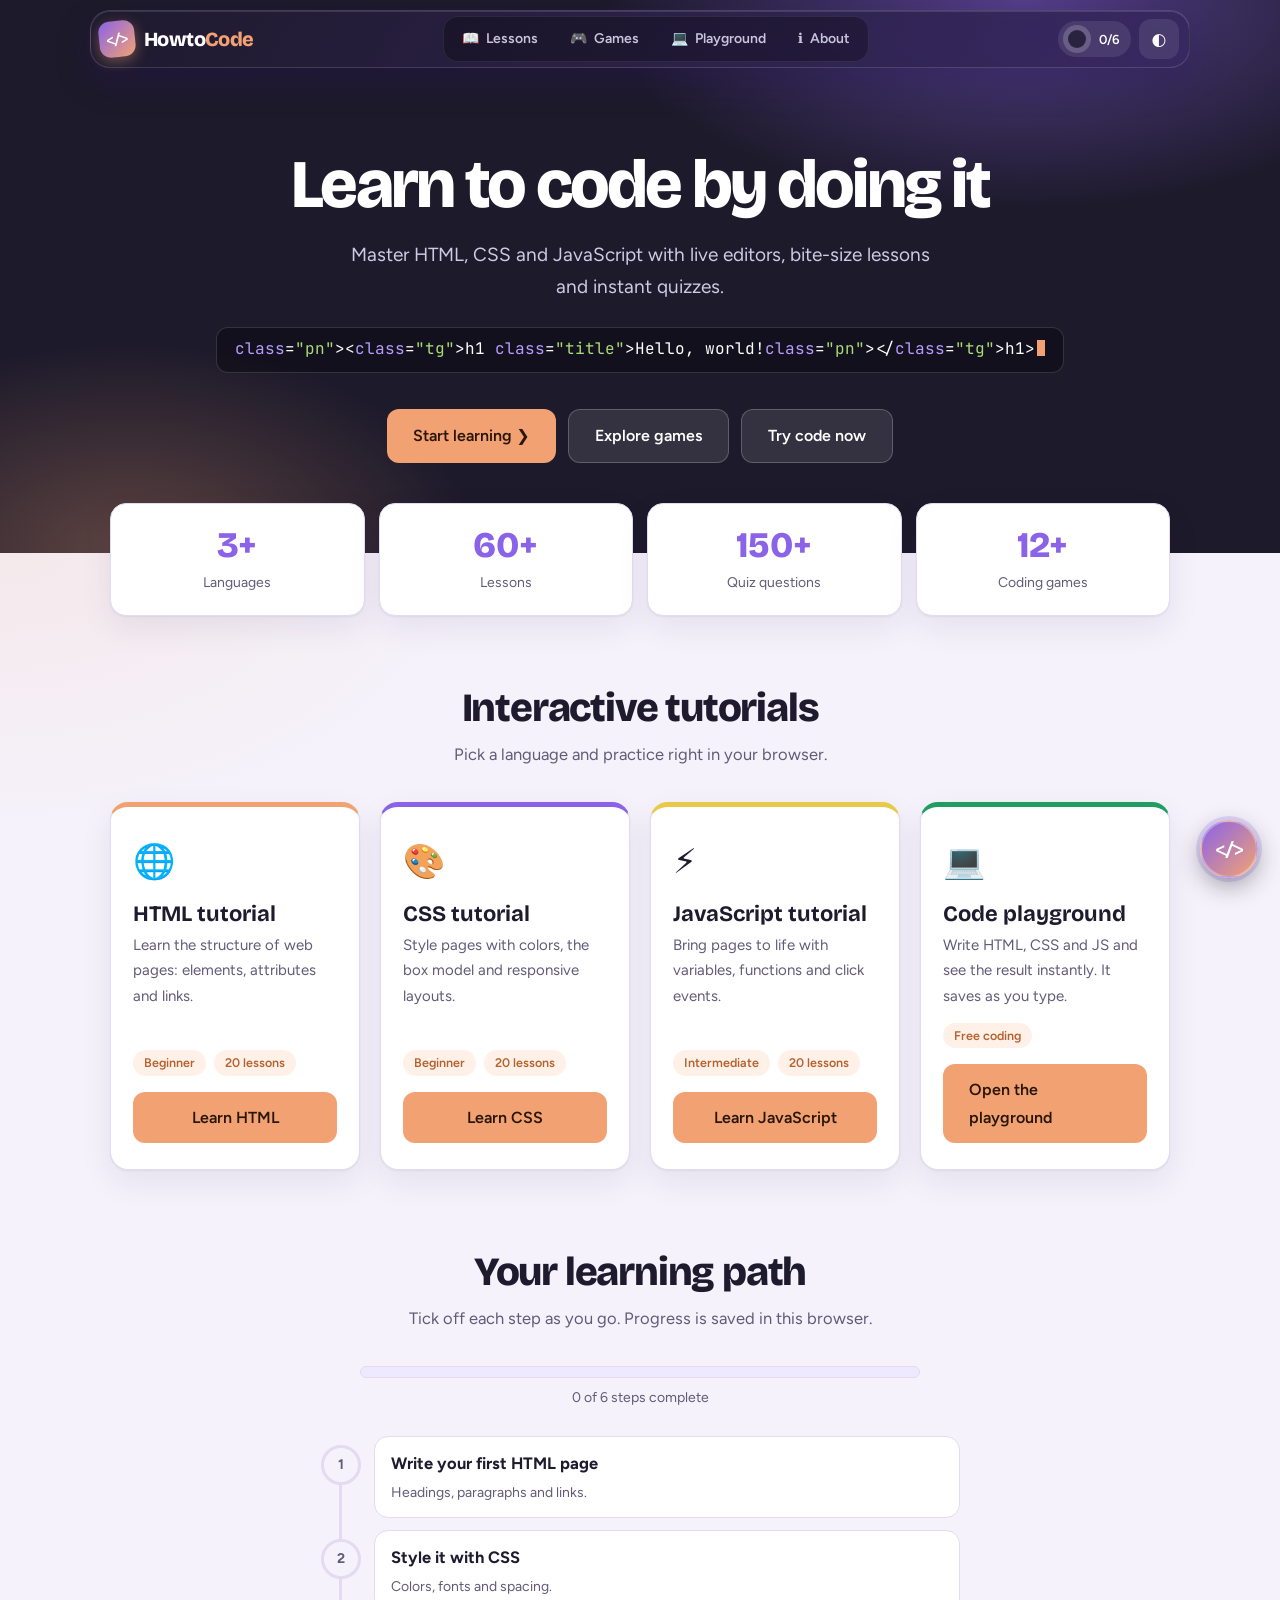
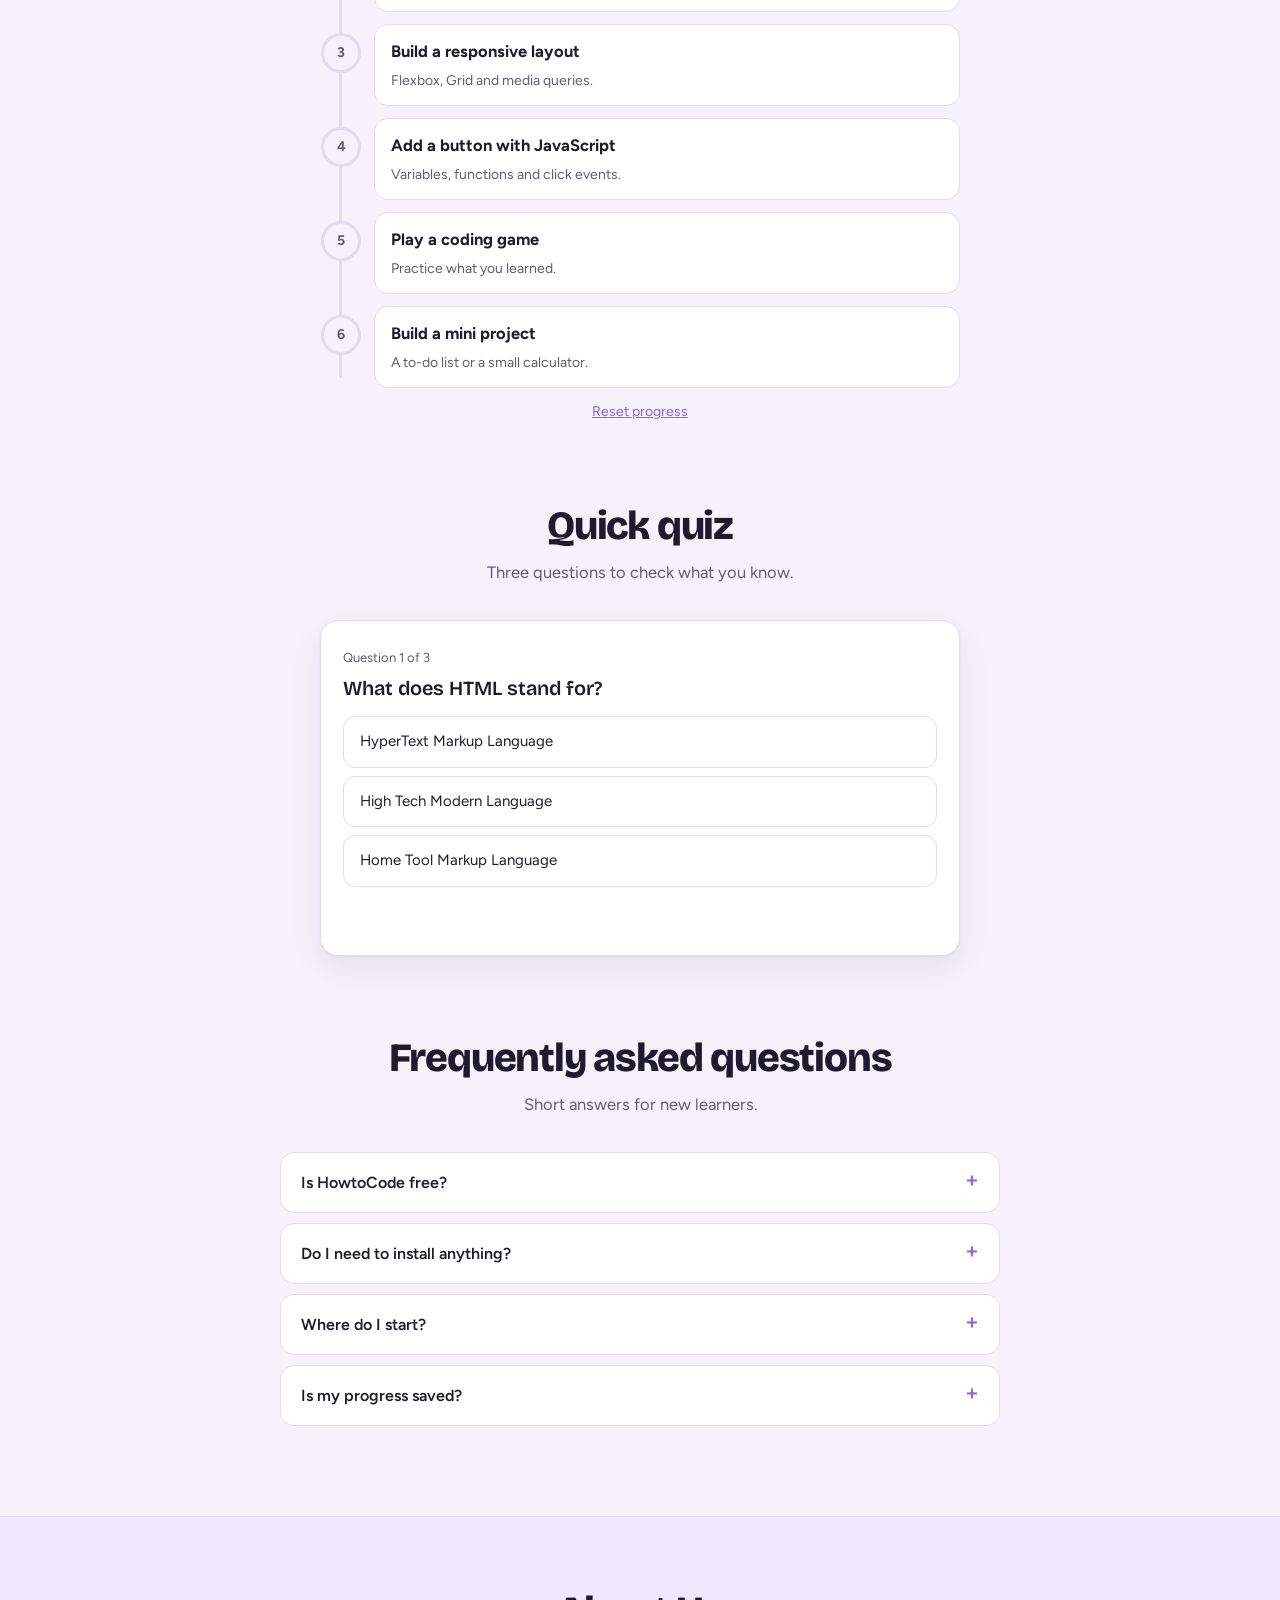
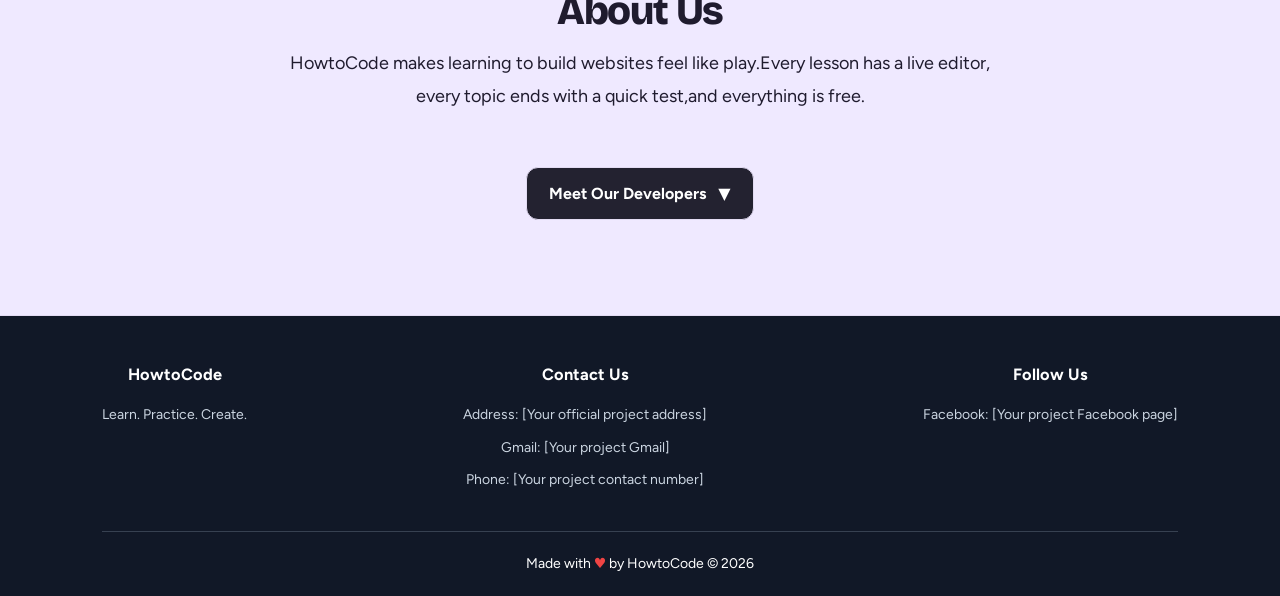
==== index.html @ d793bd46 "Update index.html" ====
<!DOCTYPE html>
<html lang="en">
<head>
<meta charset="UTF-8">
<meta name="viewport" content="width=device-width, initial-scale=1, viewport-fit=cover">
<title>HowtoCode: Learn HTML, CSS and JavaScript</title>
<link rel="preconnect" href="https://fonts.googleapis.com">
<link rel="preconnect" href="https://fonts.gstatic.com" crossorigin>
<link href="https://fonts.googleapis.com/css2?family=Bricolage+Grotesque:wght@600;800&family=Figtree:wght@400;500;600&family=JetBrains+Mono:wght@400;600;700&display=swap" rel="stylesheet">
<style>
:root{--bg:#f5f2fb;--panel:#fff;--line:#e2dbf2;--ink:#1f1b2e;--soft:#625b78;--accent:#8a63e8;--at:#efe9ff;--peach:#f2a272;--pt:#fff1e8;--pd:#b5622f;--ok:#1f9d63;--bad:#d6414f;--code:#17141f;--cl:#2c2640;--ct:#e8e3fa;--bar:#232230;--sh:0 1px 2px rgba(40,20,90,.06),0 12px 32px rgba(40,20,90,.08);
--display:"Bricolage Grotesque","Trebuchet MS",system-ui,sans-serif;--sans:"Figtree","Segoe UI",system-ui,sans-serif;--mono:"JetBrains Mono",Consolas,Menlo,monospace;
box-sizing:border-box;padding-top:env(safe-area-inset-top,0px);padding-bottom:env(safe-area-inset-bottom,0px);color-scheme:light}
@media(prefers-color-scheme:dark){:root:not([data-theme="light"]){--bg:#13101c;--panel:#1c1829;--line:#342c4c;--ink:#efeaff;--soft:#a69fc0;--accent:#a98bff;--at:#2a2145;--pt:#33241f;--pd:#ffb88f;--ok:#4fd699;--bad:#ff7b86;--code:#0f0c17;--sh:0 12px 32px rgba(0,0,0,.4);color-scheme:dark}}
:root[data-theme="dark"]{--bg:#13101c;--panel:#1c1829;--line:#342c4c;--ink:#efeaff;--soft:#a69fc0;--accent:#a98bff;--at:#2a2145;--pt:#33241f;--pd:#ffb88f;--ok:#4fd699;--bad:#ff7b86;--code:#0f0c17;--sh:0 12px 32px rgba(0,0,0,.4);color-scheme:dark}
html{scroll-behavior:smooth;scroll-padding-top:90px}
*{box-sizing:border-box;margin:0;padding:0;-webkit-tap-highlight-color:transparent}
body{background:radial-gradient(900px 420px at 88% 20%,rgba(138,99,232,.14),transparent 70%),radial-gradient(700px 420px at 0 60%,rgba(242,162,114,.12),transparent 70%),var(--bg);background-attachment:fixed;color:var(--ink);font:400 16.5px/1.7 var(--sans);overflow-x:hidden}
body::before{content:"";position:fixed;inset:0 0 auto;height:env(safe-area-inset-top,0px);background:var(--bar);z-index:1300}
button{font:inherit;color:inherit;cursor:pointer}
a{color:inherit}
:focus-visible{outline:3px solid var(--peach);outline-offset:2px}
header{position:fixed;top:env(safe-area-inset-top,0px);left:0;right:0;z-index:1200;padding:10px 14px;pointer-events:none}
.nb{pointer-events:auto;max-width:1100px;margin:0 auto;height:58px;display:flex;align-items:center;justify-content:space-between;gap:10px;padding:0 10px 0 8px;border-radius:20px;background:linear-gradient(120deg,rgba(30,27,46,.93),rgba(56,40,96,.93));-webkit-backdrop-filter:blur(18px) saturate(160%);backdrop-filter:blur(18px) saturate(160%);border:1px solid rgba(255,255,255,.14);box-shadow:0 14px 34px rgba(40,20,90,.3),inset 0 1px 0 rgba(255,255,255,.12)}
.r{display:flex;align-items:center;gap:8px}
.ib{width:40px;height:40px;border-radius:12px;border:0;background:rgba(255,255,255,.09);color:#fff;display:grid;place-items:center;font-size:17px;transition:background .2s}
.ib:hover{background:rgba(255,255,255,.18)}
.logo{display:flex;align-items:center;gap:9px;text-decoration:none;color:#fff}
.lb{width:36px;height:36px;border-radius:11px;display:grid;place-items:center;background:linear-gradient(135deg,var(--accent),var(--peach));font:700 14px var(--mono);box-shadow:0 4px 14px rgba(242,162,114,.4);transform:rotate(-6deg);transition:transform .25s}
.logo:hover .lb{transform:rotate(4deg) scale(1.06)}
.wm{font:800 20px var(--display);letter-spacing:-.03em}.wm i{font-style:normal;color:var(--peach)}
.tabs{display:flex;gap:4px;padding:4px;border-radius:15px;background:rgba(0,0,0,.28);border:1px solid rgba(255,255,255,.08)}
.tabs a{display:flex;align-items:center;gap:7px;padding:0 14px;height:36px;border-radius:11px;font-weight:600;font-size:14px;color:#c9c4de;text-decoration:none;transition:background .2s}
.tabs a:hover{color:#fff;background:rgba(255,255,255,.1)}
.tabs a.on{color:#fff;background:linear-gradient(135deg,var(--accent),#b08cff);box-shadow:0 4px 14px rgba(138,99,232,.5)}
.chip{--p:0;display:flex;align-items:center;gap:8px;padding:4px 12px 4px 5px;border-radius:99px;background:rgba(255,255,255,.09);color:#fff;font:600 13px var(--sans)}
.chip i{width:28px;height:28px;border-radius:50%;background:conic-gradient(var(--peach) calc(var(--p)*1%),rgba(255,255,255,.18) 0);display:grid;place-items:center}
.chip i::after{content:"";width:18px;height:18px;border-radius:50%;background:#2a2340}
#pg{position:fixed;left:0;top:calc(78px + env(safe-area-inset-top,0px));height:3px;width:0;background:linear-gradient(90deg,var(--accent),var(--peach));z-index:1201;border-radius:0 3px 3px 0}
.hero{background:radial-gradient(600px 300px at 80% 0,rgba(138,99,232,.5),transparent 70%),radial-gradient(500px 300px at 10% 100%,rgba(242,162,114,.3),transparent 70%),#1d1a2b;color:#fff;padding:150px 20px 90px;text-align:center}
.hero h1{font:800 clamp(36px,7vw,68px)/1.04 var(--display);letter-spacing:-.04em;margin-bottom:18px}
.hero p{font-size:clamp(16px,3vw,19px);color:#cfcae6;max-width:600px;margin:0 auto 24px}
.typed{font:400 clamp(13px,3vw,16px) var(--mono);background:rgba(0,0,0,.35);border:1px solid rgba(255,255,255,.14);display:inline-block;padding:10px 18px;border-radius:12px;margin-bottom:28px;min-height:46px;max-width:100%;overflow:hidden;white-space:nowrap}
.typed .cur{display:inline-block;width:8px;height:1em;background:var(--peach);vertical-align:-2px;margin-left:2px;animation:bl 1s steps(1) infinite}
@keyframes bl{50%{opacity:0}}
.tg{color:#f2a272}.pn{color:#8e85b0}.at{color:#b79cff}.sr{color:#a9dc76}
.hb{display:flex;gap:12px;justify-content:center;flex-wrap:wrap}
.btn{border:0;border-radius:12px;padding:12px 26px;font-weight:600;font-size:16px;background:var(--peach);color:#2a1608;min-height:46px;display:inline-flex;align-items:center;justify-content:center;gap:8px;text-decoration:none;transition:transform .15s,filter .2s}
.btn:hover{filter:brightness(1.07);transform:translateY(-2px)}
.btn.g{background:rgba(255,255,255,.1);color:#fff;border:1px solid rgba(255,255,255,.22)}
.sec{max-width:1100px;margin:0 auto;padding:70px 20px 10px}
.sec h2{font:800 clamp(28px,5vw,40px)/1.1 var(--display);letter-spacing:-.03em;text-align:center;margin-bottom:10px}
.sub{color:var(--soft);text-align:center;max-width:56ch;margin:0 auto 34px}
.stats{display:grid;grid-template-columns:repeat(auto-fit,minmax(150px,1fr));gap:14px;margin-top:-50px;position:relative;z-index:2;max-width:1100px;margin-inline:auto;padding:0 20px}
.stat{background:var(--panel);border:1px solid var(--line);border-radius:16px;padding:20px 12px;text-align:center;box-shadow:var(--sh)}
.stat b{display:block;font:800 36px/1.2 var(--display);color:var(--accent)}.stat span{font-size:14px;color:var(--soft)}
.grid{display:grid;grid-template-columns:repeat(auto-fit,minmax(240px,1fr));gap:20px}
.card{background:var(--panel);border:1px solid var(--line);border-radius:18px;padding:26px 22px;box-shadow:var(--sh);border-top:5px solid var(--c,var(--accent));display:flex;flex-direction:column;transition:transform .2s}
.card:hover{transform:translateY(-5px)}
.ic{font-size:34px;margin-bottom:10px}.card h3{font:700 22px var(--display);margin-bottom:6px}.card p{color:var(--soft);font-size:15px;margin-bottom:14px;flex:1}
.meta{display:flex;gap:8px;flex-wrap:wrap;margin-bottom:16px}.tag{font-size:12.5px;font-weight:600;background:var(--pt);color:var(--pd);border-radius:99px;padding:2px 11px}
.card .btn{width:100%;border:0}
.tl{position:relative;max-width:640px;margin:0 auto;padding-left:54px;list-style:none}
.tl::before{content:"";position:absolute;left:19px;top:10px;bottom:10px;width:3px;border-radius:3px;background:var(--line)}
.tl li{position:relative;display:block;background:var(--panel);border:1px solid var(--line);border-radius:14px;padding:12px 16px;margin-bottom:12px;cursor:pointer;transition:border-color .2s,background .2s}
.tl li:hover{border-color:var(--accent)}
.tl .nd{position:absolute;left:-54px;top:8px;width:40px;height:40px;border-radius:50%;display:grid;place-items:center;background:var(--bg);border:3px solid var(--line);font-weight:700;color:var(--soft);transition:all .25s}
.tl li.d{background:var(--at)}.tl li.d .nd{background:var(--ok);border-color:var(--ok);color:#fff}
.tl li.d b{text-decoration:line-through;color:var(--soft)}
.tl b{display:block}.tl span{font-size:14px;color:var(--soft)}
.bar{height:12px;background:var(--at);border-radius:99px;overflow:hidden;max-width:560px;margin:0 auto 8px;border:1px solid var(--line)}
.bar i{display:block;height:100%;width:0;background:linear-gradient(90deg,var(--accent),var(--peach));transition:width .4s}
.bl{text-align:center;font-size:14px;color:var(--soft);margin-bottom:26px}
.rs{display:block;margin:10px auto 0;background:none;border:0;color:var(--accent);text-decoration:underline;font-size:14px}
.quiz{max-width:640px;margin:0 auto;background:var(--panel);border:1px solid var(--line);border-radius:18px;padding:26px 22px;box-shadow:var(--sh)}
.qc{font-size:13px;color:var(--soft);margin-bottom:6px}.qt{font:600 20px/1.35 var(--display);margin-bottom:14px}
.opt{display:block;width:100%;text-align:left;background:var(--panel);border:1px solid var(--line);border-radius:12px;padding:12px 16px;margin-bottom:8px;font-size:15px;transition:background .2s,border-color .2s}
.opt:hover:not(:disabled){border-color:var(--accent);background:var(--at)}
.opt.right{background:rgba(31,157,99,.14);border-color:var(--ok)}.opt.wrong{background:rgba(214,65,79,.12);border-color:var(--bad)}
.why{font-size:14px;color:var(--soft);margin:6px 0 12px;min-height:22px}
.qe{text-align:center}.qe h3{font:800 28px var(--display);margin-bottom:8px}
.faq{max-width:720px;margin:0 auto}
.fi{border:1px solid var(--line);border-radius:14px;background:var(--panel);margin-bottom:10px;overflow:hidden}
.fq{width:100%;text-align:left;background:none;border:0;font-weight:600;font-size:16px;padding:16px 20px;display:flex;justify-content:space-between;gap:12px}
.fq::after{content:"+";color:var(--accent);font-size:22px;line-height:1;transition:transform .2s}
.fi.open .fq::after{transform:rotate(45deg)}
.fa{max-height:0;overflow:hidden;transition:max-height .3s;padding:0 20px;color:var(--soft);font-size:15px}
.fi.open .fa{padding-bottom:16px}
.about{margin-top:70px;padding:80px 20px;text-align:center;background:var(--at);border-block:1px solid var(--line)}
.about p{max-width:660px;margin:0 auto;font-size:18px}
footer{background:var(--bar);color:#9c95b8;text-align:center;padding:30px 20px;font-size:14px}footer span{color:var(--peach)}
.fab{position:fixed;right:22px;bottom:calc(22px + env(safe-area-inset-bottom,0px));width:58px;height:58px;border-radius:50%;border:2px solid rgba(255,255,255,.3);background:linear-gradient(135deg,var(--accent),var(--peach));color:#fff;font:700 18px var(--mono);text-decoration:none;display:grid;place-items:center;box-shadow:0 8px 24px rgba(35,34,48,.4),0 0 0 4px rgba(138,99,232,.2);z-index:1000;transition:transform .2s}
.fab:hover{transform:translateY(-3px) scale(1.05)}
#up{position:fixed;right:30px;bottom:calc(92px + env(safe-area-inset-bottom,0px));width:42px;height:42px;border-radius:50%;border:1px solid var(--line);background:var(--panel);box-shadow:var(--sh);opacity:0;pointer-events:none;transition:opacity .25s;z-index:1000}
#up.show{opacity:1;pointer-events:auto}

.about {text-align: center;padding: 70px 20px;}.about p {max-width: 700px;margin: 0 auto 30px;line-height: 1.8;}
.about h3 {margin: 35px 0 20px;}
.team-members {
    display: none;
    justify-content: center;
    flex-wrap: wrap;
    gap: 20px;
}

.team-members.show {
    display: flex;
}


.developers-toggle {
    margin: 25px 0;
    padding: 12px 22px;
    border: 1px solid var(--line);
    border-radius: 12px;
    background: var(--bar);
    color: white;
    font-size: 16px;
    font-weight: 700;
    cursor: pointer;
    animation: developerPulse 2s ease-in-out infinite;
    transition: background 0.3s;
}

.developers-toggle:hover {
    background: var(--at);
}

@keyframes developerPulse {
    0%, 100% {
        transform: translateY(0);
        box-shadow: 0 0 0 rgba(255, 200, 87, 0);
    }
    50% {
        transform: translateY(-5px);
        box-shadow: 0 5px 18px rgba(255, 200, 87, 0.3);
    }
}


#developersArrow {
    display: inline-block;
    margin-left: 8px;
    transition: transform 0.2s;
}

#developersArrow.rotated {
    transform: rotate(180deg);
}
.site-footer {padding: 45px 8% 20px;background: #111827;color: white;}
.footer-content {display: flex;justify-content: space-between;flex-wrap: wrap;gap: 30px;}
.footer-content h3 {margin-bottom: 15px;}
.footer-content p {margin: 10px 0;color: #cbd5e1;line-height: 1.6;}
.footer-bottom {text-align: center;border-top: 1px solid #374151;margin-top: 30px;padding-top: 20px;}
.footer-bottom span {color: #ef4444;}



/* RATING POPUP OVERLAY */
.rating-overlay {
    display: none;
    position: fixed;
    inset: 0;
    z-index: 9999;
    background: rgba(10, 8, 25, 0.78);
    backdrop-filter: blur(5px);
    justify-content: center;
    align-items: center;
    padding: 20px;
}

/* POPUP BOX */
.rating-popup {
    position: relative;
    width: 100%;
    max-width: 450px;
    padding: 35px 25px;
    text-align: center;
    border-radius: 22px;
    background: var(--bar);
    color: white;
    border: 1px solid var(--line);
    box-shadow: 0 20px 60px rgba(0, 0, 0, 0.4);
    animation: ratingAppear 0.3s ease;
}

.rating-popup h2 {
    margin-bottom: 12px;
}

.rating-popup p {
    margin: 12px 0;
    color: #cbd5e1;
}

/* CLOSE BUTTON */
.rating-close {
    position: absolute;
    top: 12px;
    right: 16px;
    border: none;
    background: transparent;
    color: white;
    font-size: 28px;
    cursor: pointer;
}

/* STARS */
.star-rating {
    display: flex;
    justify-content: center;
    gap: 8px;
    margin: 22px 0;
}

.star-rating button {
    border: none;
    background: transparent;
    color: #777;
    font-size: 38px;
    cursor: pointer;
    transition: 0.2s;
}

.star-rating button.active {
    color: #ffc857;
}

.star-rating button:hover {
    transform: scale(1.2);
}

@keyframes ratingAppear {
    from {
        opacity: 0;
        transform: translateY(15px) scale(0.95);
    }
    to {
        opacity: 1;
        transform: translateY(0) scale(1);
    }
}

@media (max-width: 480px) {
    .rating-popup {
        padding: 30px 18px;
    }

    .star-rating button {
        font-size: 32px;
    }
}

@media(max-width:820px){header{padding:8px}.nb{height:54px}.chip{display:none}.tabs a{padding:0 10px;font-size:13px}.tabs b{display:none}#pg{top:calc(70px + env(safe-area-inset-top,0px))}.hero{padding-top:130px}.fab{width:52px;height:52px;right:16px}#up{right:22px;bottom:calc(84px + env(safe-area-inset-bottom,0px))}.tl{padding-left:46px}.tl .nd{left:-46px;width:34px;height:34px}.tl::before{left:15px}}
@media(max-width:520px){.wm{display:none}}
@media(prefers-reduced-motion:reduce){html{scroll-behavior:auto}*{transition:none!important}.typed .cur{animation:none}}
</style>
</head>
<body>
<header><div class="nb">
<a class="logo" href="index.html"><span class="lb">&lt;/&gt;</span><span class="wm">Howto<i>Code</i></span></a>
<nav class="tabs" aria-label="Main"><a href="tutorials.html"><b>&#128214;</b>Lessons</a><a href="games.html"><b>&#127918;</b>Games</a><a href="playground.html" target="_blank" rel="noopener"><b>&#128187;</b>Playground</a><a href="#about"><b>&#8505;&#65039;</b>About</a></nav>
<div class="r"><div class="chip" id="ch" title="Learning path progress"><i></i><span id="chn">0/6</span></div><button class="ib" id="th" aria-label="Switch theme">&#9680;</button></div>
</div></header>
<div id="pg"></div>
<section class="hero" id="top">
<h1>Learn to code by doing it</h1>
<p>Master HTML, CSS and JavaScript with live editors, bite-size lessons and instant quizzes.</p>
<div class="typed" aria-live="off"><span id="ty"></span><span class="cur"></span></div>
<div class="hb"><a class="btn" href="tutorials.html">Start learning &#10095;</a><a class="btn g" href="games.html">Explore games</a><a class="btn g" href="playground.html" target="_blank" rel="noopener">Try code now</a></div>
</section>
<div class="stats">
<div class="stat"><b data-n="3">0</b><span>Languages</span></div><div class="stat"><b data-n="60">0</b><span>Lessons</span></div><div class="stat"><b data-n="150">0</b><span>Quiz questions</span></div><div class="stat"><b data-n="12">0</b><span>Coding games</span></div>
</div>
<section class="sec" id="lessons"><h2>Interactive tutorials</h2><p class="sub">Pick a language and practice right in your browser.</p>
<div class="grid">
<div class="card" style="--c:#f2a272"><div class="ic">&#127760;</div><h3>HTML tutorial</h3><p>Learn the structure of web pages: elements, attributes and links.</p><div class="meta"><span class="tag">Beginner</span><span class="tag">20 lessons</span></div><a class="btn" href="tutorials.html">Learn HTML</a></div>
<div class="card" style="--c:#8a63e8"><div class="ic">&#127912;</div><h3>CSS tutorial</h3><p>Style pages with colors, the box model and responsive layouts.</p><div class="meta"><span class="tag">Beginner</span><span class="tag">20 lessons</span></div><a class="btn" href="tutorials.html">Learn CSS</a></div>
<div class="card" style="--c:#e9c94a"><div class="ic">&#9889;</div><h3>JavaScript tutorial</h3><p>Bring pages to life with variables, functions and click events.</p><div class="meta"><span class="tag">Intermediate</span><span class="tag">20 lessons</span></div><a class="btn" href="tutorials.html">Learn JavaScript</a></div>
<div class="card" style="--c:#1f9d63"><div class="ic">&#128187;</div><h3>Code playground</h3><p>Write HTML, CSS and JS and see the result instantly. It saves as you type.</p><div class="meta"><span class="tag">Free coding</span></div><a class="btn" href="playground.html" target="_blank" rel="noopener">Open the playground</a></div>
</div></section>
<section class="sec" id="path"><h2>Your learning path</h2><p class="sub">Tick off each step as you go. Progress is saved in this browser.</p>
<div class="bar"><i id="bf"></i></div><p class="bl" id="bl"></p>
<ul class="tl" id="tl"></ul><button type="button" class="rs" id="rs">Reset progress</button></section>
<section class="sec" id="quiz"><h2>Quick quiz</h2><p class="sub">Three questions to check what you know.</p><div class="quiz" id="qb"></div></section>
<section class="sec" id="faq"><h2>Frequently asked questions</h2><p class="sub">Short answers for new learners.</p><div class="faq" id="fq"></div></section>
<section class="about" id="about"><h2 style="font:800 clamp(28px,5vw,40px) var(--display);letter-spacing:-.03em;margin-bottom:12px">About Us</h2>
<p>HowtoCode makes learning to build websites feel like play.Every lesson has a live editor, every topic ends with a quick test,and everything is free.</p>
<button class="developers-toggle" id="developersToggle" type="button">
    Meet Our Developers <span id="developersArrow">▼</span>
</button>

<div class="team-members" id="teamMembers">
<div class="team-member"><h4>Cornelio Sebastian Lozano</h4></div>
<div class="team-member"><h4>Euneko Nathan Tibudan</h4></div>
<div class="team-member"><h4>Anne Bayadas</h4></div></div>
</section>


<div class="rating-overlay" id="ratingOverlay">
    <div class="rating-popup" role="dialog" aria-modal="true" aria-labelledby="ratingTitle">

        <button class="rating-close" id="closeRating" type="button" aria-label="Close rating popup">
            &times;
        </button>

        <h2 id="ratingTitle">Rate HowtoCode</h2>

        <p>How was your learning experience?</p>

        <div class="star-rating">
            <button type="button" data-rating="1" aria-label="1 star">★</button>
            <button type="button" data-rating="2" aria-label="2 stars">★</button>
            <button type="button" data-rating="3" aria-label="3 stars">★</button>
            <button type="button" data-rating="4" aria-label="4 stars">★</button>
            <button type="button" data-rating="5" aria-label="5 stars">★</button>
        </div>

        <p id="rating-message">Select your rating from 1 to 5 stars.</p>

    </div>
</div>
    
<footer class="site-footer">
<div class="footer-content">
<div><h3>HowtoCode</h3><p>Learn. Practice. Create.</p></div>
<div><h3>Contact Us</h3><p>Address: [Your official project address]</p>
<p>Gmail: [Your project Gmail]</p><p>Phone: [Your project contact number]</p></div>
<div><h3>Follow Us</h3><p>Facebook: [Your project Facebook page]</p></div></div>
<div class="footer-bottom"><p>Made with <span>&#9829;</span> by HowtoCode &copy; 2026</p></div></footer>
<button type="button" id="up" aria-label="Back to top">&#8593;</button>
<a class="fab" href="playground.html" target="_blank" rel="noopener" title="Open code playground" aria-label="Open code playground">&lt;/&gt;</a>
<script>
const $=s=>document.querySelector(s),PP="htc-path";
const store=(k,v)=>{try{localStorage.setItem(k,v)}catch(e){}};
const load=k=>{try{return localStorage.getItem(k)}catch(e){return null}};
/* typed line */
const lines=['<h1 class="title">Hello, world!</h1>','<p style="color:tomato">Style me</p>','<a href="https://example.com">Click here</a>'];
const hl=s=>s.replace(/&/g,"&amp;").replace(/</g,"&lt;").replace(/(&lt;\/?)([a-z0-9]+)/g,'<span class="pn">$1</span><span class="tg">$2</span>').replace(/([\w-]+)=("[^"]*")/g,'<span class="at">$1</span>=<span class="sr">$2</span>');
if(matchMedia("(prefers-reduced-motion:reduce)").matches)$("#ty").innerHTML=hl(lines[0]);
else{let li=0,ci=0,del=0;(function t(){const s=lines[li];ci+=del?-1:1;$("#ty").innerHTML=hl(s.slice(0,ci));let w=del?25:55;
if(!del&&ci===s.length){del=1;w=1500}else if(del&&ci===0){del=0;li=(li+1)%lines.length;w=400}setTimeout(t,w)})()}
/* counters */
const io=new IntersectionObserver(es=>es.forEach(e=>{if(!e.isIntersecting)return;io.unobserve(e.target);const el=e.target,n=+el.dataset.n,t0=performance.now();
(function f(t){const p=Math.min((t-t0)/1100,1);el.textContent=Math.round(n*(1-Math.pow(1-p,3)))+(p>=1?"+":"");if(p<1)requestAnimationFrame(f)})(t0)}),{threshold:.6});
document.querySelectorAll("[data-n]").forEach(e=>io.observe(e));
/* scroll */
addEventListener("scroll",()=>{const h=document.documentElement,p=scrollY/(h.scrollHeight-innerHeight||1);$("#pg").style.width=p*100+"%";$("#up").classList.toggle("show",scrollY>500)},{passive:true});
$("#up").onclick=()=>scrollTo({top:0,behavior:"smooth"});
/* path */
const S=[["Write your first HTML page","Headings, paragraphs and links."],["Style it with CSS","Colors, fonts and spacing."],["Build a responsive layout","Flexbox, Grid and media queries."],["Add a button with JavaScript","Variables, functions and click events."],["Play a coding game","Practice what you learned."],["Build a mini project","A to-do list or a small calculator."]];
let dn=[];try{dn=JSON.parse(load(PP)||"[]")}catch(e){}
function path(){$("#tl").innerHTML=S.map((s,i)=>`<li data-i="${i}" class="${dn[i]?"d":""}"><span class="nd">${dn[i]?"&#10003;":i+1}</span><b>${s[0]}</b><span>${s[1]}</span></li>`).join("");
const n=dn.filter(Boolean).length;$("#bf").style.width=n/S.length*100+"%";$("#bl").textContent=n+" of "+S.length+" steps complete";
$("#ch").style.setProperty("--p",n/S.length*100);$("#chn").textContent=n+"/"+S.length}
$("#tl").onclick=e=>{const li=e.target.closest("li");if(!li)return;dn[+li.dataset.i]=!dn[+li.dataset.i];store(PP,JSON.stringify(dn));path()};
$("#rs").onclick=()=>{dn=[];store(PP,"[]");path()};path();
/* quiz */
const Q=[["What does HTML stand for?",["HyperText Markup Language","High Tech Modern Language","Home Tool Markup Language"],0,"HTML is the markup language that structures web pages."],["Which language styles a web page?",["HTML","CSS","SQL"],1,"CSS controls colors, fonts and layout."],["Which tag creates a link?",["<link>","<a>","<href>"],1,"The <a> tag makes a link, and href holds its address."]];
let qi=0,sc=0;
function quiz(){const b=$("#qb");
if(qi>=Q.length){b.innerHTML=`<div class="qe"><h3>You scored ${sc}/${Q.length}</h3><p>${sc==Q.length?"Perfect! Time to build something.":"Nice try. Review the lessons and go again."}</p><button type="button" class="btn" id="qr" style="color:#2a1608;margin-top:10px">Try again</button></div>`;$("#qr").onclick=()=>{qi=0;sc=0;quiz()};return}
const q=Q[qi];b.innerHTML=`<div class="qc">Question ${qi+1} of ${Q.length}</div><div class="qt">${q[0].replace(/</g,"&lt;")}</div>${q[1].map((o,i)=>`<button type="button" class="opt" data-i="${i}">${o.replace(/</g,"&lt;")}</button>`).join("")}<div class="why" id="wy" role="status"></div><button type="button" class="btn" id="qn" style="display:none;color:#2a1608">${qi<Q.length-1?"Next question":"See score"}</button>`;
b.querySelectorAll(".opt").forEach(o=>o.onclick=()=>{const k=+o.dataset.i;b.querySelectorAll(".opt").forEach((x,i)=>{x.disabled=true;if(i===q[2])x.classList.add("right")});if(k===q[2])sc++;else o.classList.add("wrong");$("#wy").textContent=q[3];$("#qn").style.display="inline-flex"});
$("#qn").onclick=()=>{qi++;quiz()}}
quiz();
/* faq */
const F=[["Is HowtoCode free?","Yes. Every lesson, quiz and game is free to use."],["Do I need to install anything?","No. Everything runs in your browser, including the code playground."],["Where do I start?","Begin with the HTML tutorial, then move on to CSS and JavaScript."],["Is my progress saved?","Yes. Your path and playground code are saved in this browser."]];
$("#fq").innerHTML=F.map(f=>`<div class="fi"><button type="button" class="fq" aria-expanded="false">${f[0]}</button><div class="fa"><p>${f[1]}</p></div></div>`).join("");
$("#fq").onclick=e=>{const q=e.target.closest(".fq");if(!q)return;const it=q.parentNode,o=it.classList.toggle("open"),a=it.querySelector(".fa");q.setAttribute("aria-expanded",o);a.style.maxHeight=o?a.scrollHeight+"px":0};
/* theme */
$("#th").onclick=()=>{const r=document.documentElement;r.dataset.theme=getComputedStyle(r).colorScheme==="dark"?"light":"dark"};



/* =================================
   HOWTOCODE RATING POPUP
================================= */

const ratingOverlay = document.getElementById("ratingOverlay");
const closeRating = document.getElementById("closeRating");
const ratingMessage = document.getElementById("rating-message");
const ratingStars = document.querySelectorAll(".star-rating button");

let ratingTimer;
let selectedRating = 0;
let hasRated = false;

function showRatingPopup() {
    if (hasRated) return;
    ratingOverlay.style.display = "flex";
}

function startRatingTimer() {
    if (hasRated) return;

    clearTimeout(ratingTimer);

    ratingTimer = setTimeout(() => {
        showRatingPopup();
    }, 3 * 60 * 1000);
}

function hideRatingPopup() {
    ratingOverlay.style.display = "none";
    startRatingTimer();
}

// Initial 3-minute timer
startRatingTimer();

// Close button: show again after 3 minutes
closeRating.addEventListener("click", hideRatingPopup);

// Star selection
ratingStars.forEach((star) => {
    star.addEventListener("click", () => {
        selectedRating = Number(star.dataset.rating);
        hasRated = true;

        ratingStars.forEach((item) => {
            const value = Number(item.dataset.rating);
            item.classList.toggle("active", value <= selectedRating);
        });

        ratingMessage.textContent =
            `Thank you for rating HowtoCode ${selectedRating}/5 stars!`;

        clearTimeout(ratingTimer);

        setTimeout(() => {
            ratingOverlay.style.display = "none";
        }, 2000);
    });
});

/* MEET OUR DEVELOPERS TOGGLE */

const developersToggle = document.getElementById("developersToggle");
const teamMembers = document.getElementById("teamMembers");
const developersArrow = document.getElementById("developersArrow");

developersToggle.addEventListener("click", () => {
    teamMembers.classList.toggle("show");
    developersArrow.classList.toggle("rotated");
}); 
    
</script>
</body>
</html>
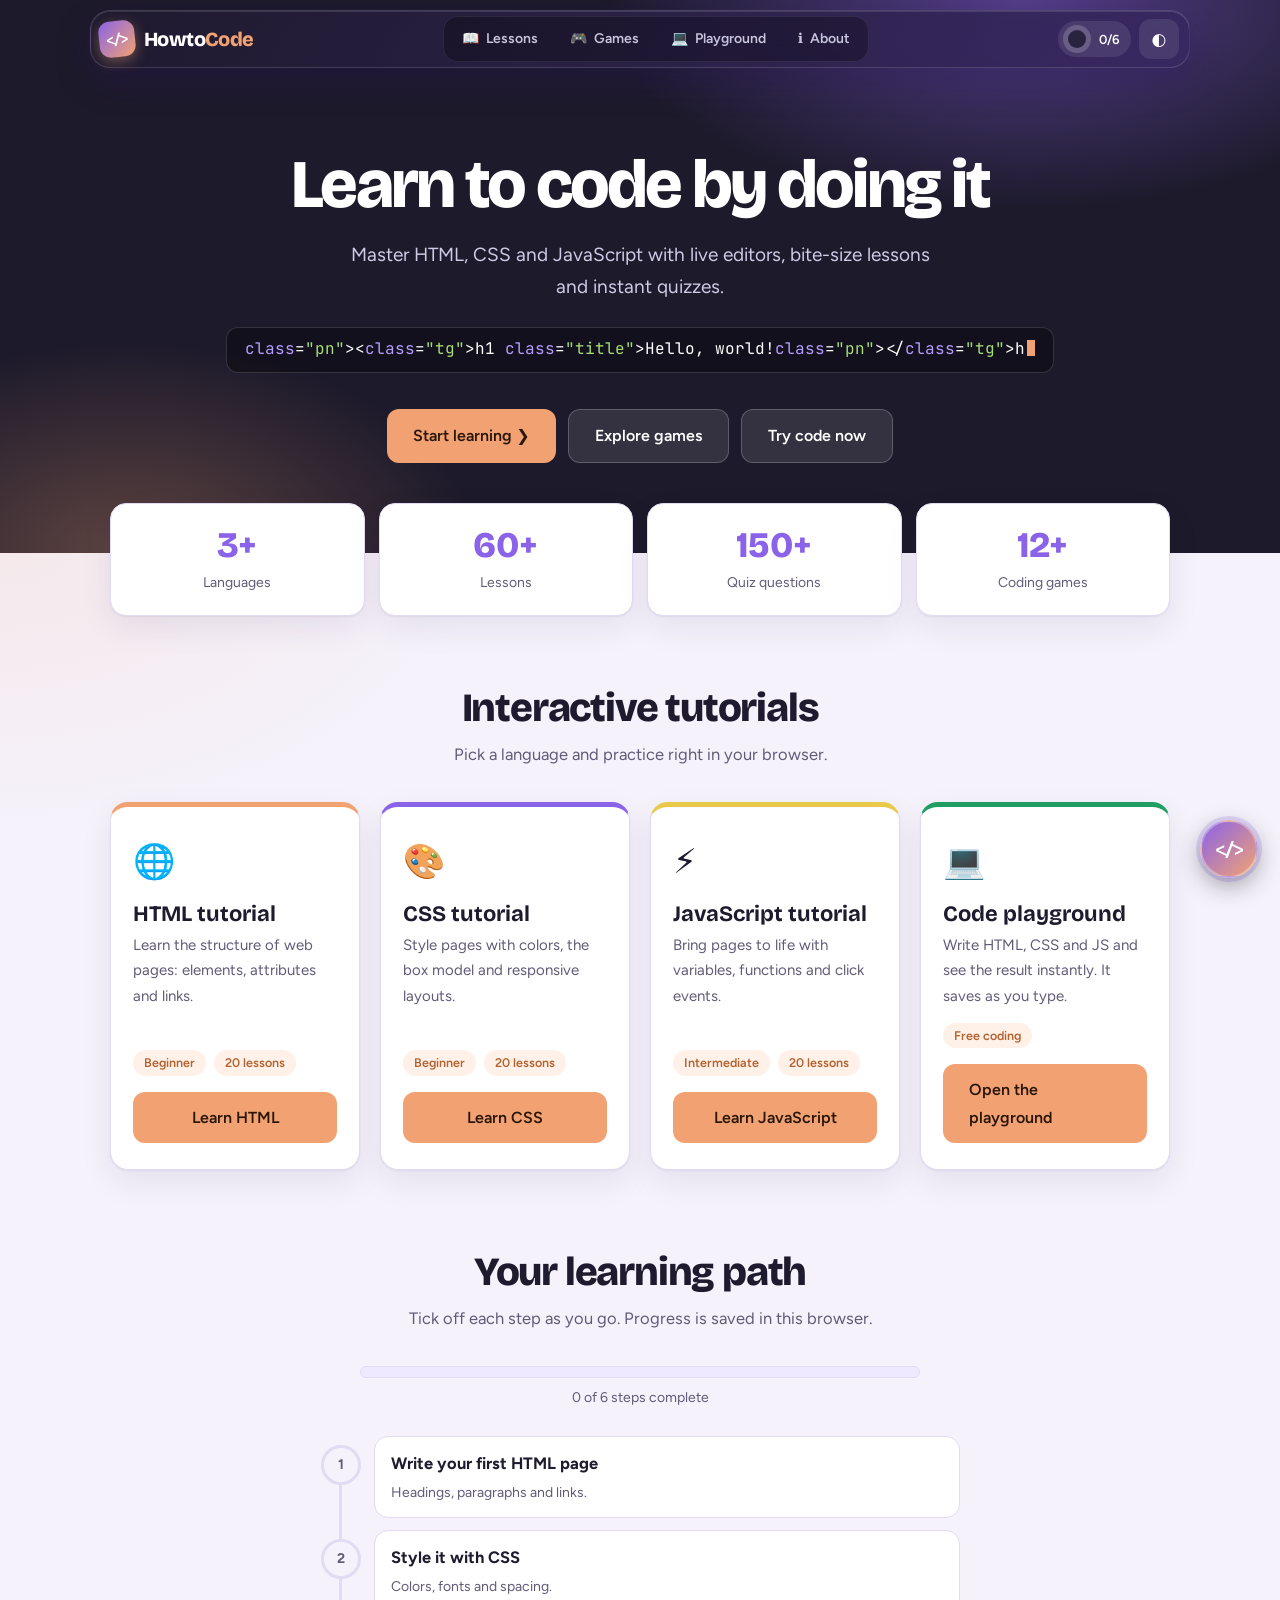
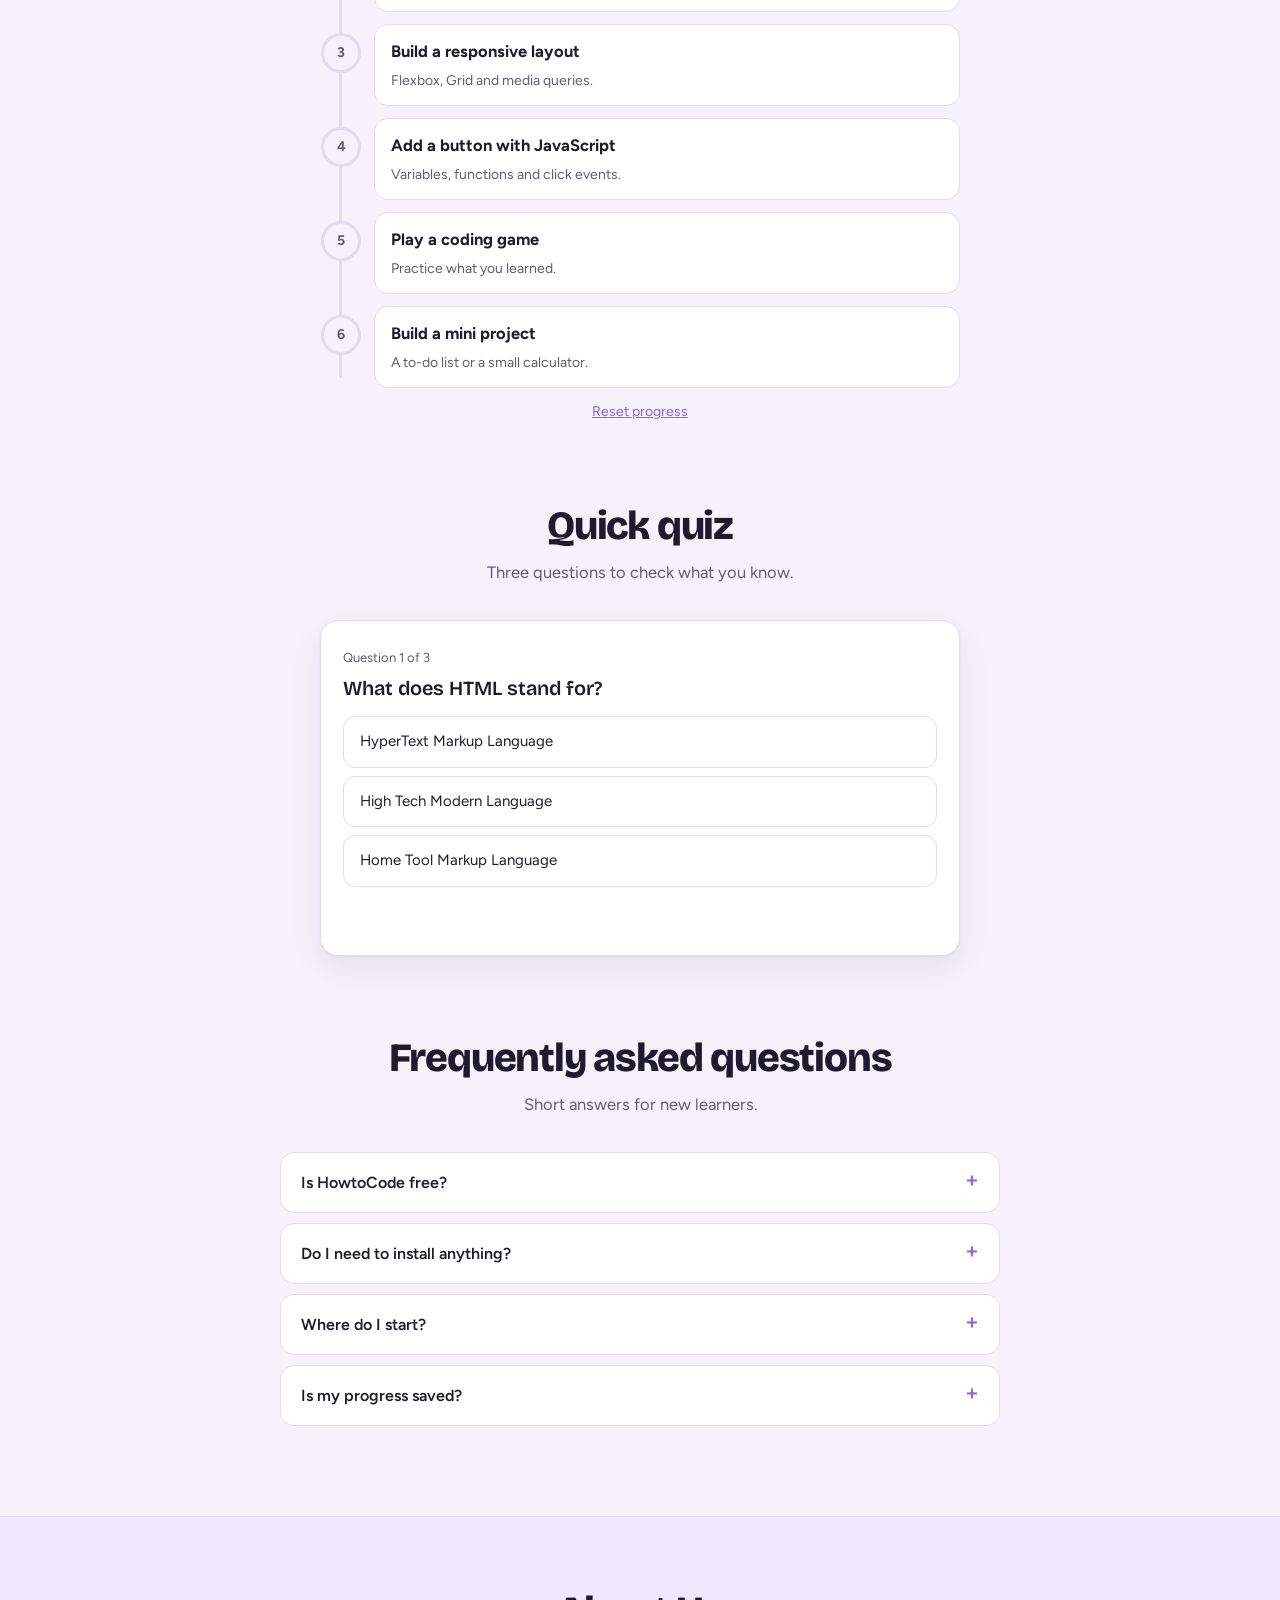
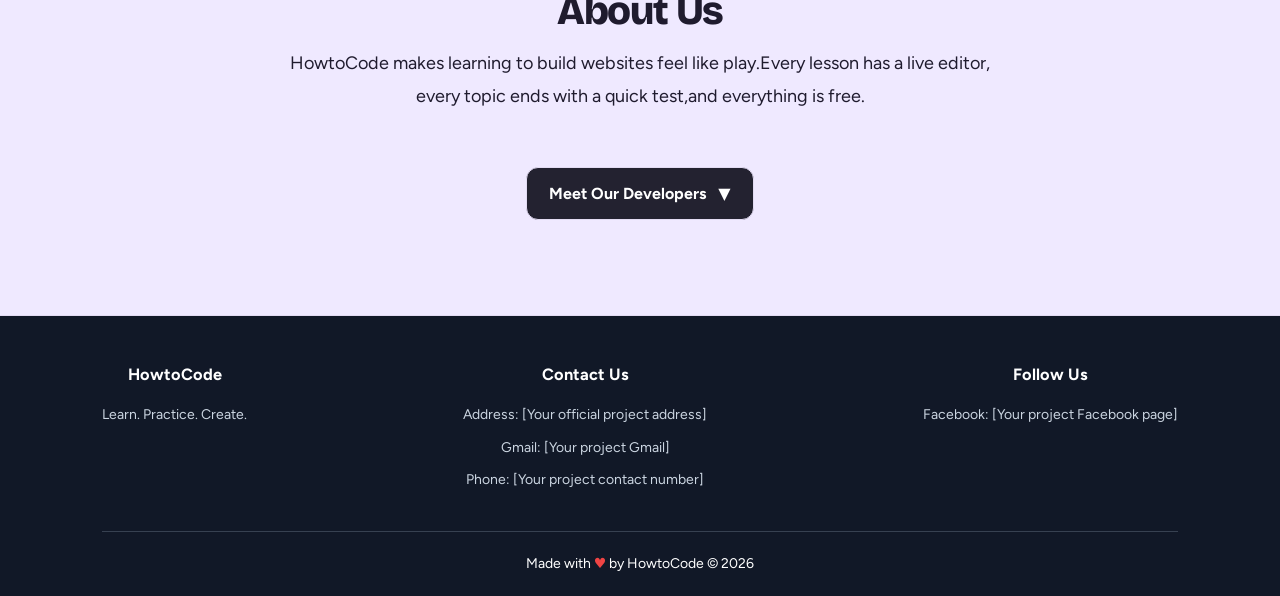
==== commit cf7f94ec: "Update index.html" ====
--- a/index.html
+++ b/index.html
@@ -96,16 +96,43 @@
 
 .about {text-align: center;padding: 70px 20px;}.about p {max-width: 700px;margin: 0 auto 30px;line-height: 1.8;}
 .about h3 {margin: 35px 0 20px;}
+
 .team-members {
     display: none;
-    justify-content: center;
-    flex-wrap: wrap;
-    gap: 20px;
+    overflow: hidden;
+    width: 100%;
+    margin-top: 25px;
 }
 
 .team-members.show {
     display: flex;
 }
+
+.team-track {
+    display: flex;
+    width: max-content;
+    gap: 20px;
+    animation: developerTrain 15s linear infinite;
+}
+
+.team-member {
+    flex: 0 0 240px;
+    padding: 22px;
+    border-radius: 15px;
+    background: rgba(255, 255, 255, 0.08);
+    border: 1px solid rgba(255, 255, 255, 0.15);
+    text-align: center;
+}
+
+@keyframes developerTrain {
+    from {
+        transform: translateX(0);
+    }
+    to {
+        transform: translateX(-50%);
+    }
+}
+
 
 
 .developers-toggle {
@@ -118,25 +145,12 @@
     font-size: 16px;
     font-weight: 700;
     cursor: pointer;
-    animation: developerPulse 2s ease-in-out infinite;
     transition: background 0.3s;
 }
 
 .developers-toggle:hover {
     background: var(--at);
 }
-
-@keyframes developerPulse {
-    0%, 100% {
-        transform: translateY(0);
-        box-shadow: 0 0 0 rgba(255, 200, 87, 0);
-    }
-    50% {
-        transform: translateY(-5px);
-        box-shadow: 0 5px 18px rgba(255, 200, 87, 0.3);
-    }
-}
-
 
 #developersArrow {
     display: inline-block;
@@ -290,10 +304,38 @@
     Meet Our Developers <span id="developersArrow">▼</span>
 </button>
 
+
 <div class="team-members" id="teamMembers">
-<div class="team-member"><h4>Cornelio Sebastian Lozano</h4></div>
-<div class="team-member"><h4>Euneko Nathan Tibudan</h4></div>
-<div class="team-member"><h4>Anne Bayadas</h4></div></div>
+    <div class="team-track">
+
+        <div class="team-member">
+            <h4>Cornelio Sebastian Lozano</h4>
+        </div>
+
+        <div class="team-member">
+            <h4>Euneko Nathan Tibudan</h4>
+        </div>
+
+        <div class="team-member">
+            <h4>Anne Bayadas</h4>
+        </div>
+
+        <!-- Duplicate cards for seamless looping -->
+        <div class="team-member">
+            <h4>Cornelio Sebastian Lozano</h4>
+        </div>
+
+        <div class="team-member">
+            <h4>Euneko Nathan Tibudan</h4>
+        </div>
+
+        <div class="team-member">
+            <h4>Anne Bayadas</h4>
+        </div>
+
+    </div>
+</div>
+
 </section>
 
 
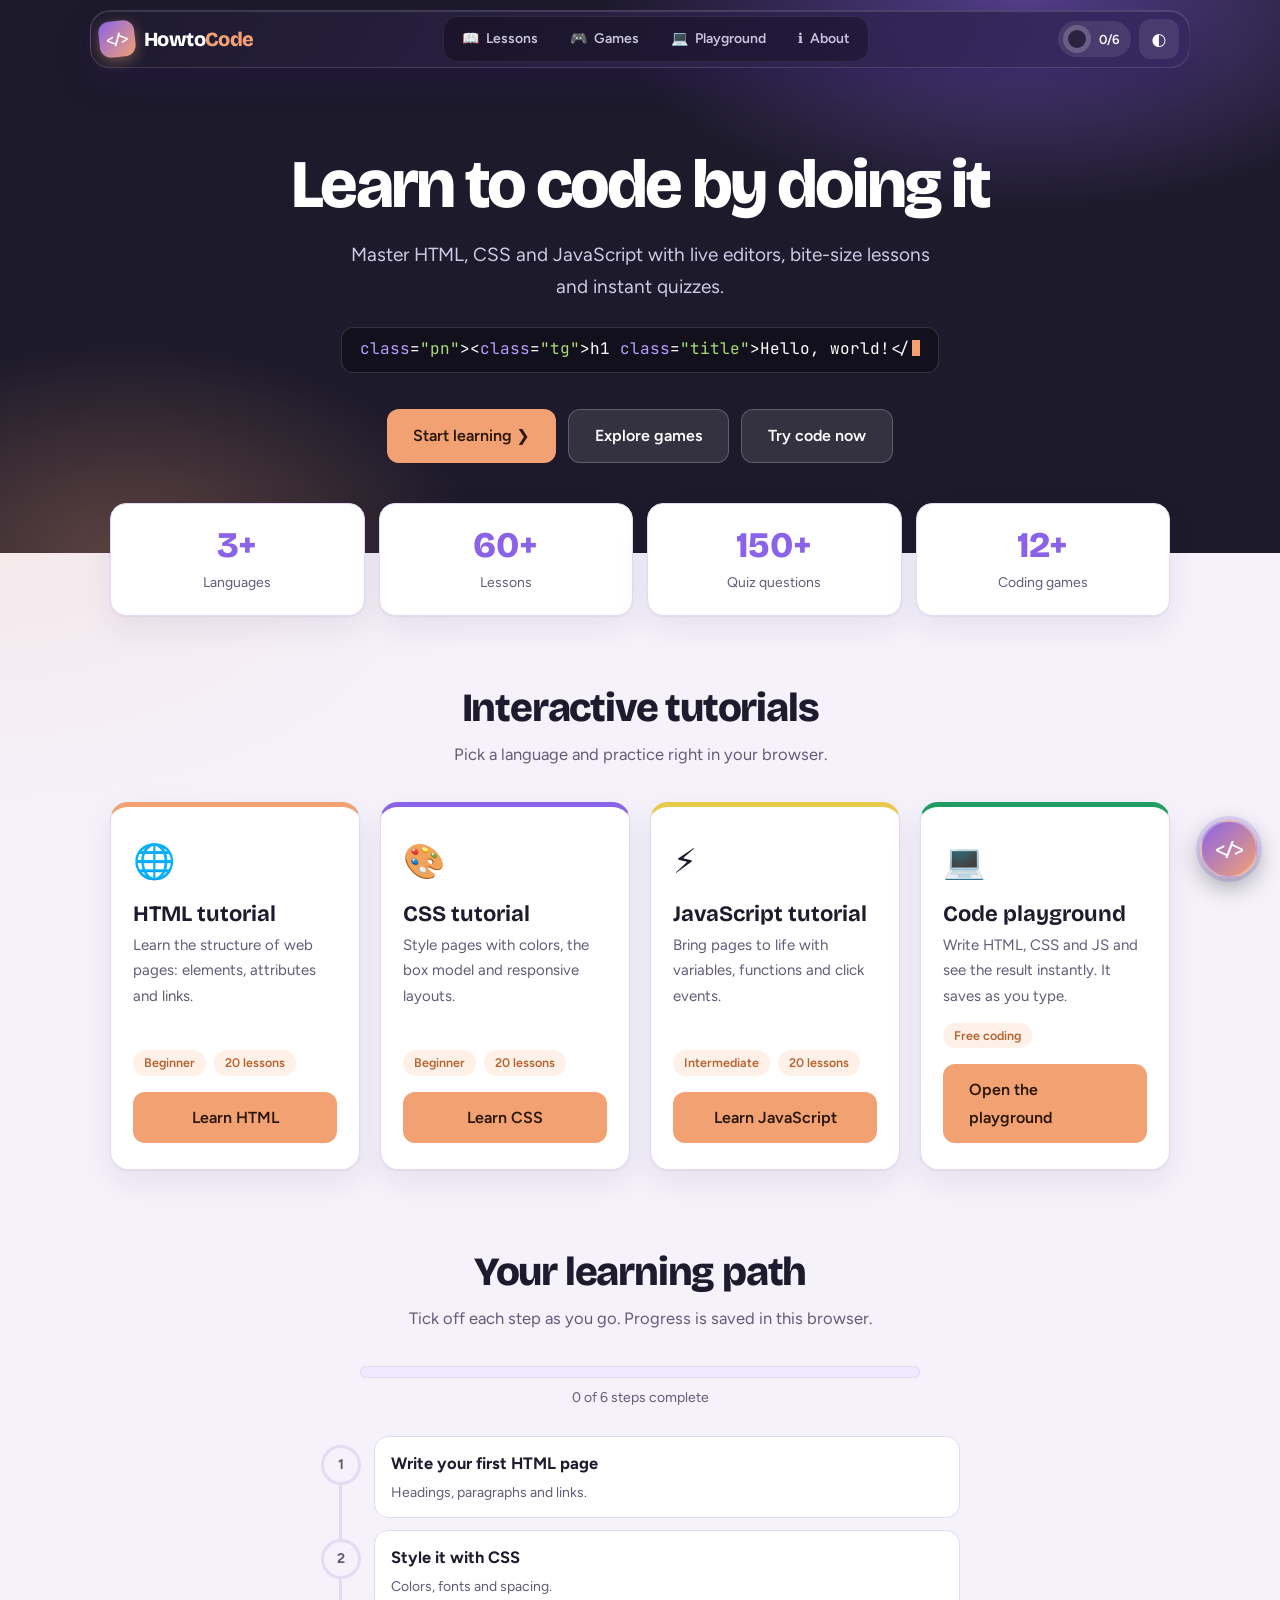
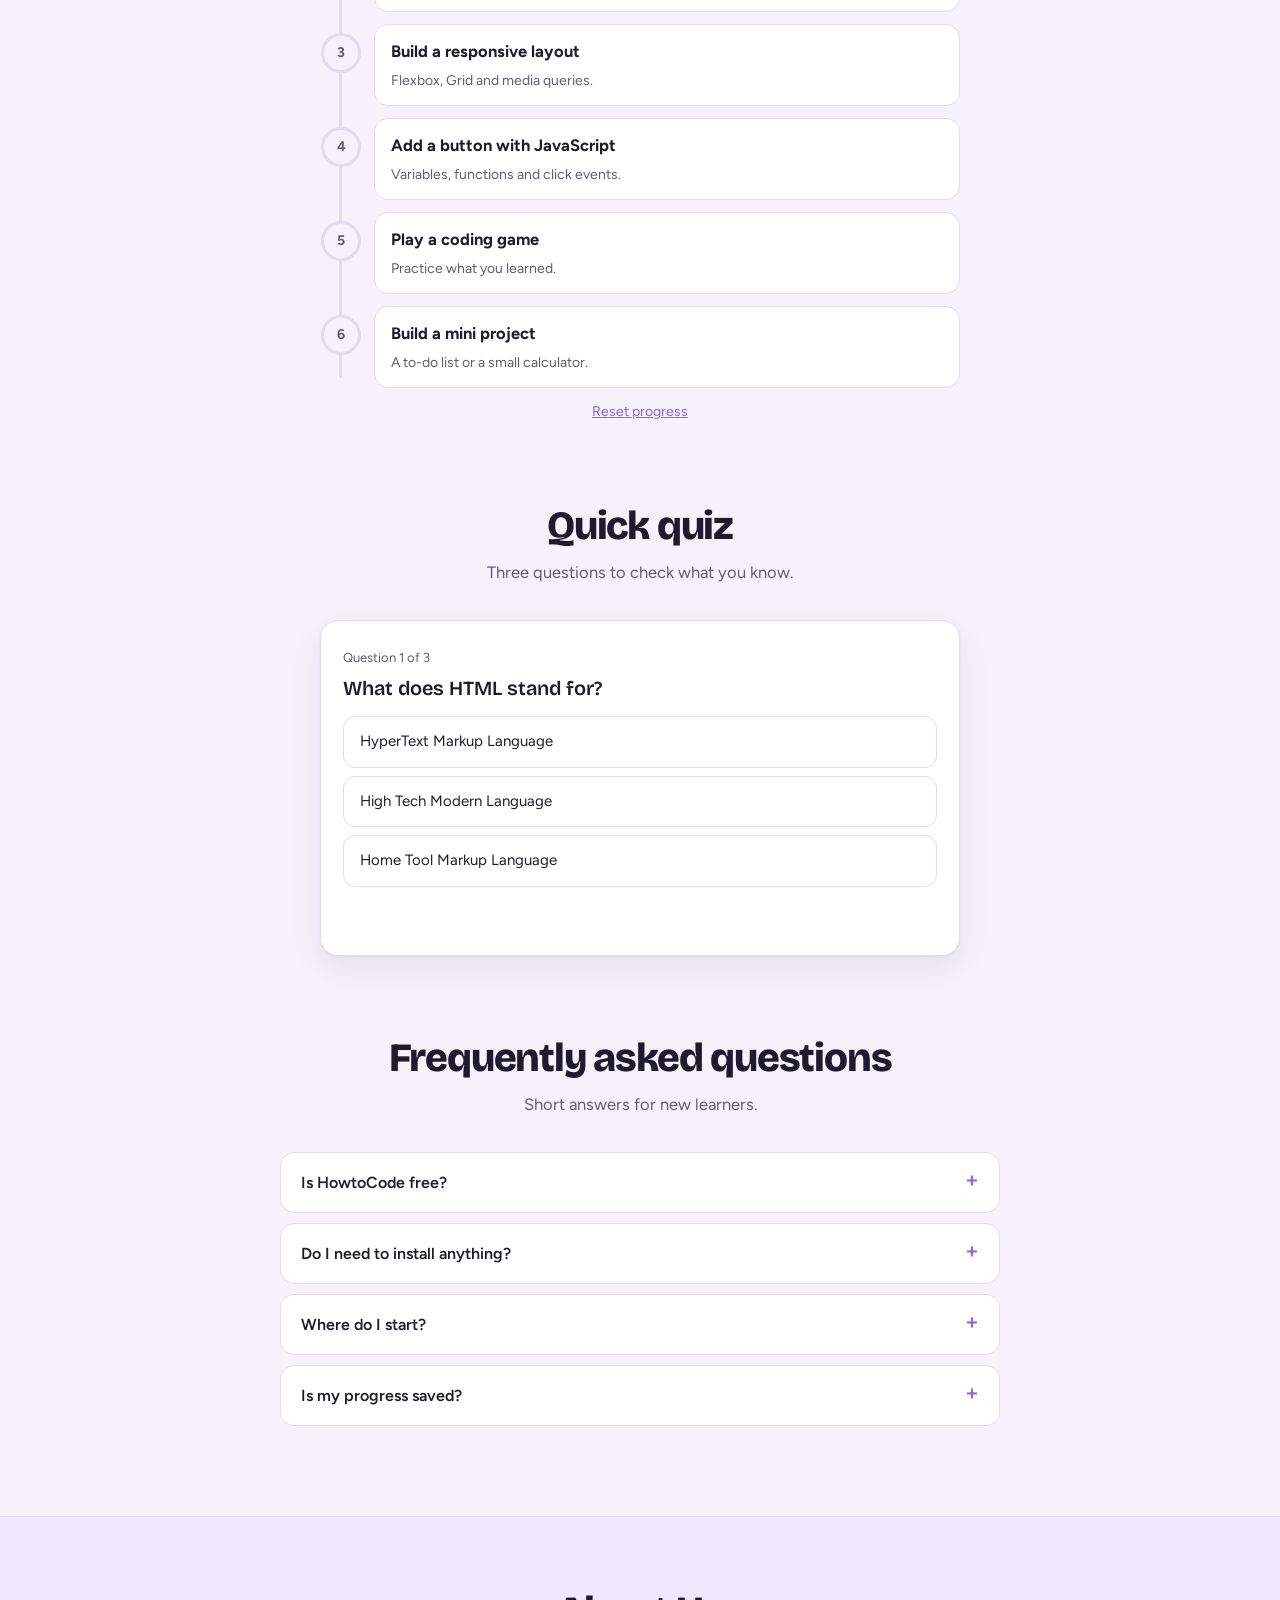
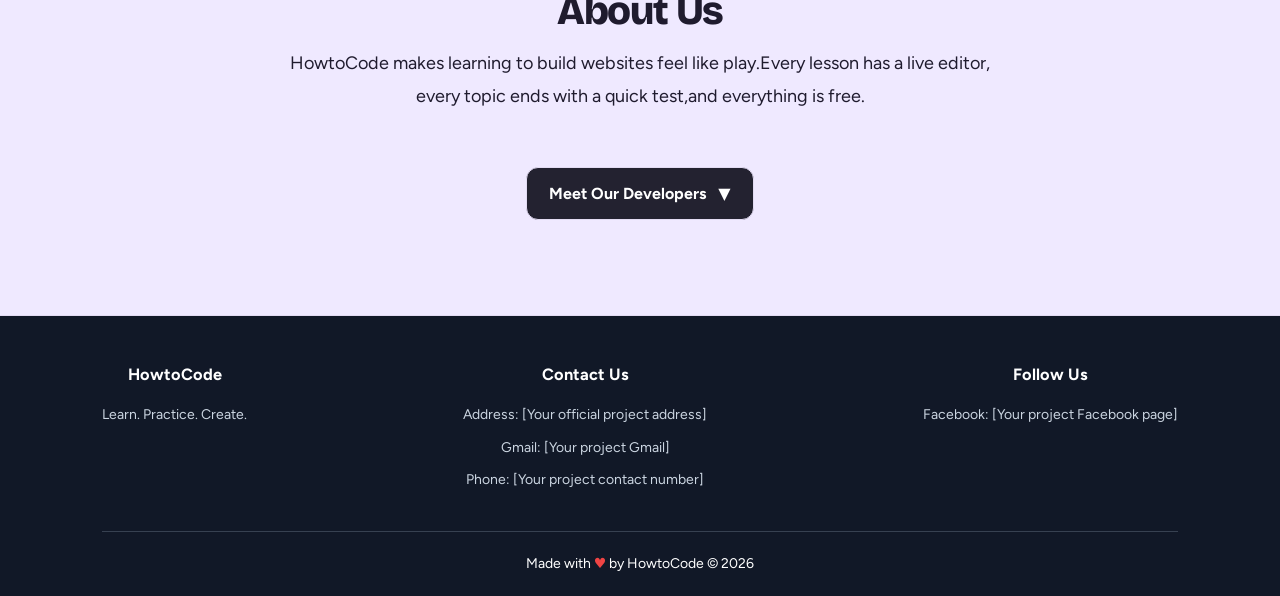
==== commit 7889c62f: "Update index.html" ====
--- a/index.html
+++ b/index.html
@@ -97,31 +97,31 @@
 .about {text-align: center;padding: 70px 20px;}.about p {max-width: 700px;margin: 0 auto 30px;line-height: 1.8;}
 .about h3 {margin: 35px 0 20px;}
 
+
 .team-members {
     display: none;
+    width: 100%;
     overflow: hidden;
-    width: 100%;
     margin-top: 25px;
 }
 
 .team-members.show {
-    display: flex;
+    display: block;
 }
 
 .team-track {
     display: flex;
+    align-items: center;
     width: max-content;
-    gap: 20px;
-    animation: developerTrain 15s linear infinite;
-}
-
-.team-member {
-    flex: 0 0 240px;
-    padding: 22px;
-    border-radius: 15px;
-    background: rgba(255, 255, 255, 0.08);
-    border: 1px solid rgba(255, 255, 255, 0.15);
-    text-align: center;
+    gap: 55px;
+    animation: developerTrain 20s linear infinite;
+}
+
+.team-track span {
+    white-space: nowrap;
+    font-size: 18px;
+    font-weight: 700;
+    color: var(--peach);
 }
 
 @keyframes developerTrain {
@@ -132,6 +132,7 @@
         transform: translateX(-50%);
     }
 }
+
 
 
 
@@ -305,36 +306,20 @@
 </button>
 
 
+
 <div class="team-members" id="teamMembers">
     <div class="team-track">
-
-        <div class="team-member">
-            <h4>Cornelio Sebastian Lozano</h4>
-        </div>
-
-        <div class="team-member">
-            <h4>Euneko Nathan Tibudan</h4>
-        </div>
-
-        <div class="team-member">
-            <h4>Anne Bayadas</h4>
-        </div>
-
-        <!-- Duplicate cards for seamless looping -->
-        <div class="team-member">
-            <h4>Cornelio Sebastian Lozano</h4>
-        </div>
-
-        <div class="team-member">
-            <h4>Euneko Nathan Tibudan</h4>
-        </div>
-
-        <div class="team-member">
-            <h4>Anne Bayadas</h4>
-        </div>
-
+        <span>Cornelio Sebastian Lozano</span>
+        <span>Euneko Nathan Tibudan</span>
+        <span>Anne Bayadas</span>
+
+        <!-- Repeated names for seamless animation -->
+        <span>Cornelio Sebastian Lozano</span>
+        <span>Euneko Nathan Tibudan</span>
+        <span>Anne Bayadas</span>
     </div>
 </div>
+
 
 </section>
 
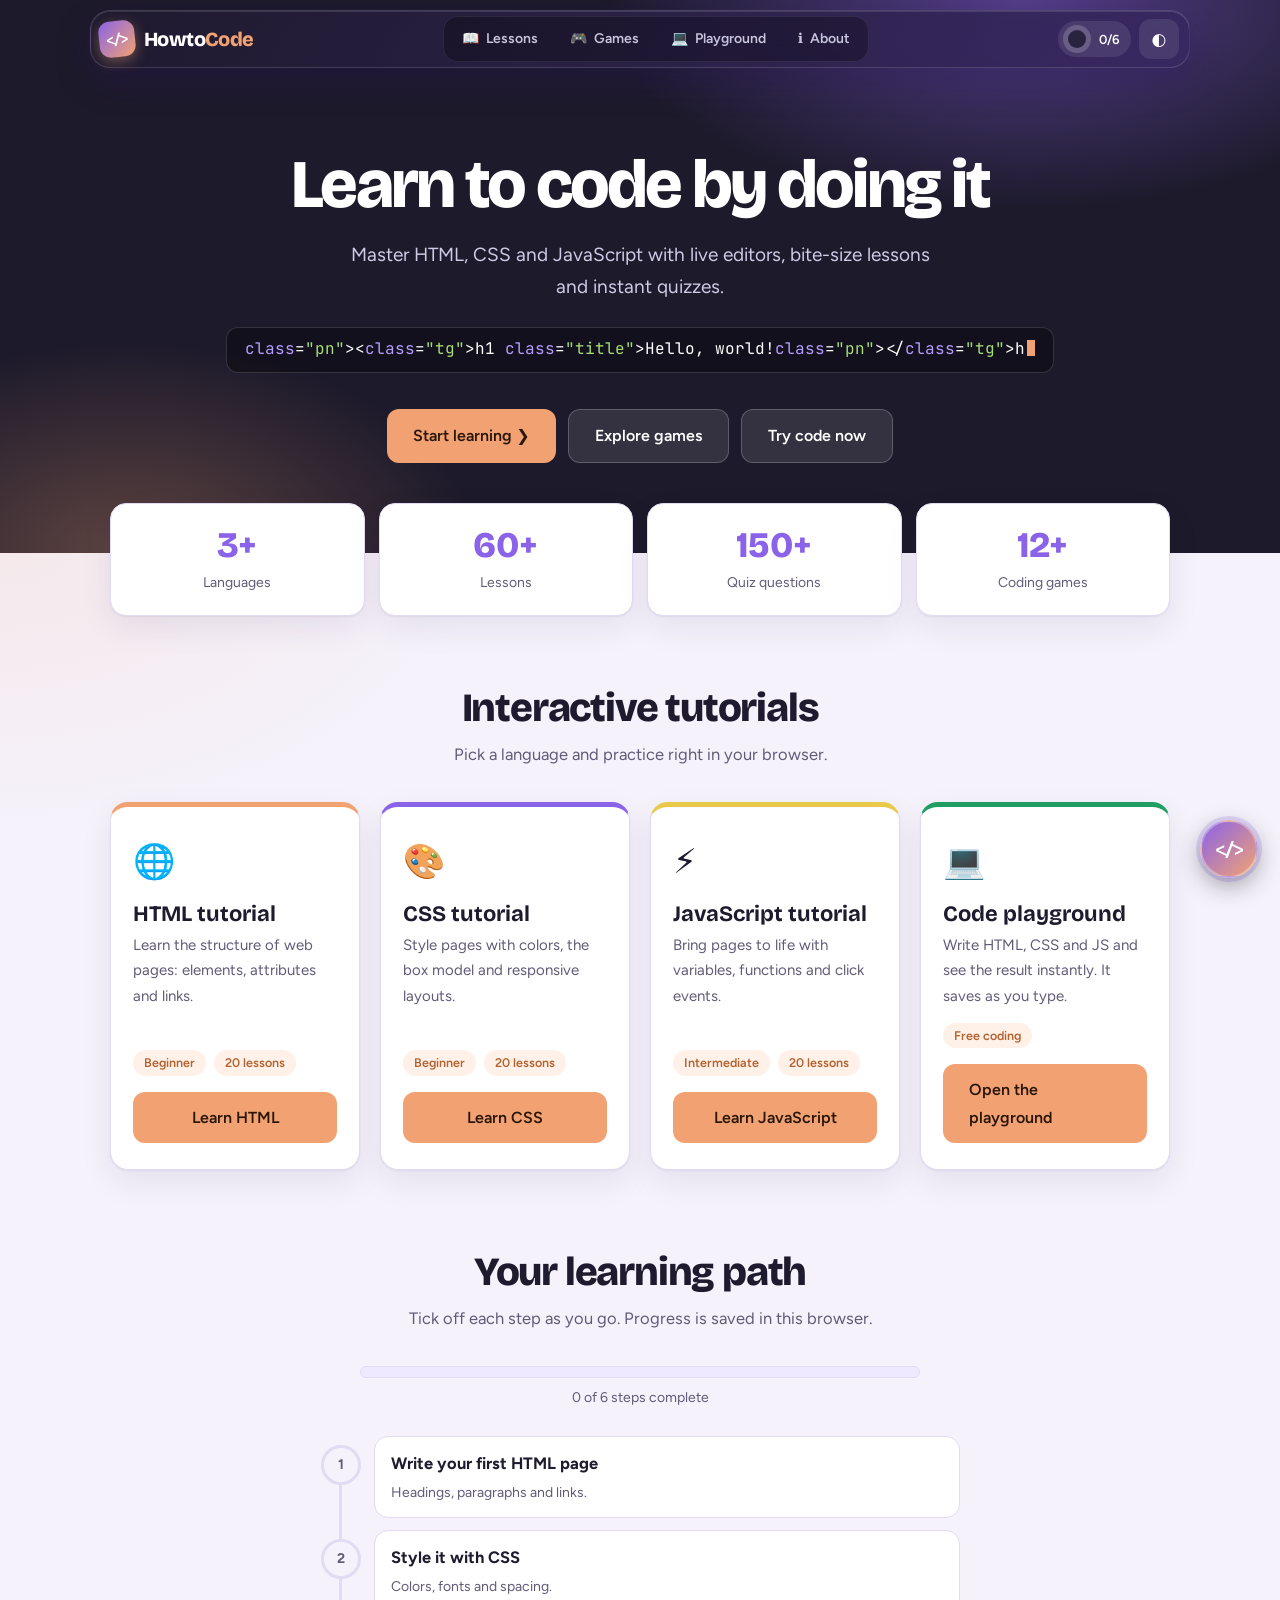
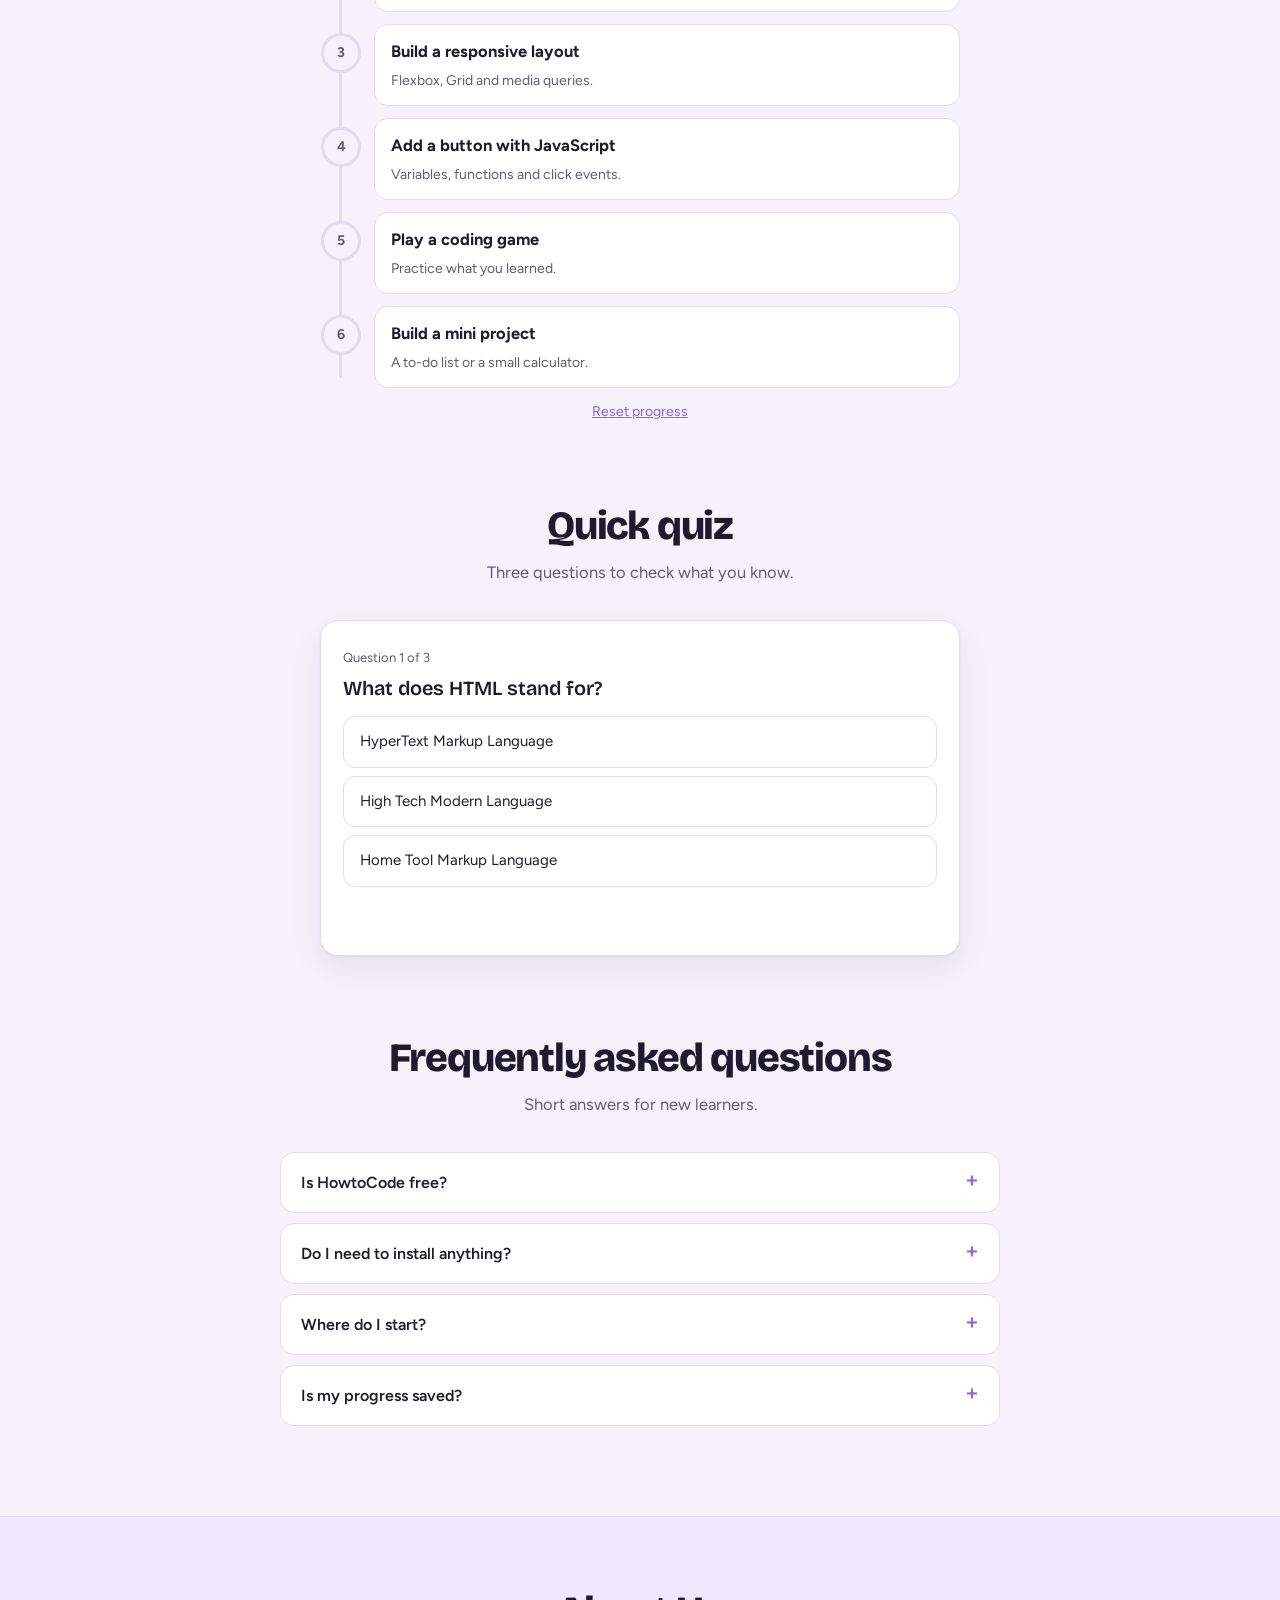
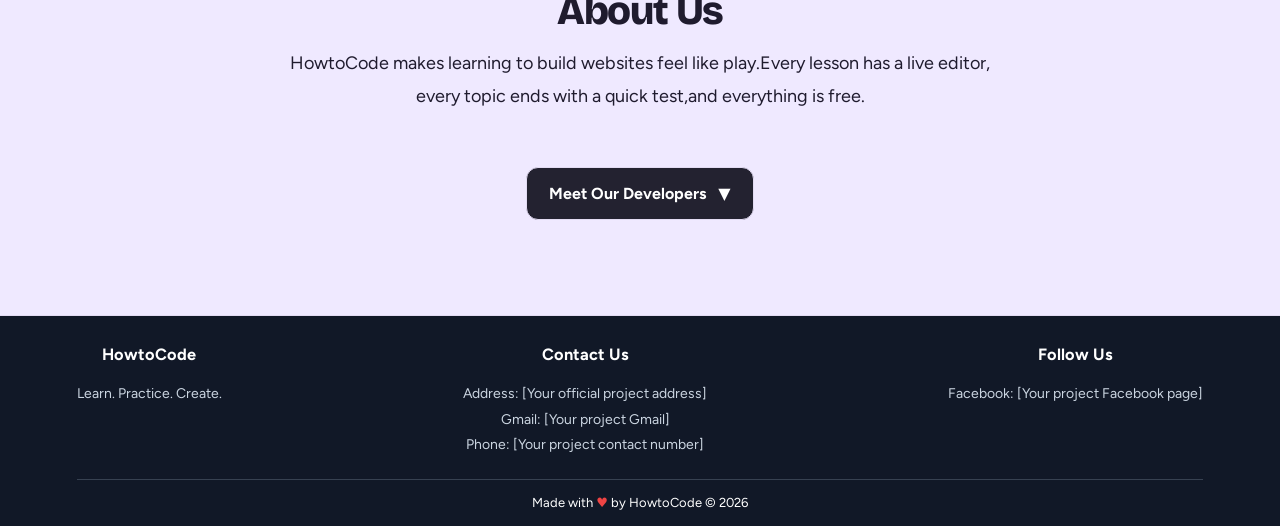
==== commit 36261827: "Update index.html" ====
--- a/index.html
+++ b/index.html
@@ -162,11 +162,11 @@
 #developersArrow.rotated {
     transform: rotate(180deg);
 }
-.site-footer {padding: 45px 8% 20px;background: #111827;color: white;}
-.footer-content {display: flex;justify-content: space-between;flex-wrap: wrap;gap: 30px;}
+.site-footer {padding: 25px 6% 12px;background: #111827;color: white;}
+.footer-content {display: flex;justify-content: space-between;flex-wrap: wrap;gap: 18px;}
 .footer-content h3 {margin-bottom: 15px;}
-.footer-content p {margin: 10px 0;color: #cbd5e1;line-height: 1.6;}
-.footer-bottom {text-align: center;border-top: 1px solid #374151;margin-top: 30px;padding-top: 20px;}
+.footer-content p {margin: 6px 0;color: #cbd5e1;line-height: 1.4; font-size: 14px;}
+.footer-bottom {text-align: center;border-top: 1px solid #374151;margin-top: 18px;padding-top: 12px; font-size: 13px;}
 .footer-bottom span {color: #ef4444;}
 
 
@@ -309,14 +309,14 @@
 
 <div class="team-members" id="teamMembers">
     <div class="team-track">
-        <span>Cornelio Sebastian Lozano</span>
-        <span>Euneko Nathan Tibudan</span>
-        <span>Anne Bayadas</span>
+        <span>•Cornelio Sebastian Lozano•</span>
+        <span>•Euneko Nathan Tibudan•</span>
+        <span>•Anne Bayadas•</span>
 
         <!-- Repeated names for seamless animation -->
-        <span>Cornelio Sebastian Lozano</span>
-        <span>Euneko Nathan Tibudan</span>
-        <span>Anne Bayadas</span>
+        <span>•Cornelio Sebastian Lozano•</span>
+        <span>•Euneko Nathan Tibudan•</span>
+        <span>•Anne Bayadas•</span>
     </div>
 </div>
 
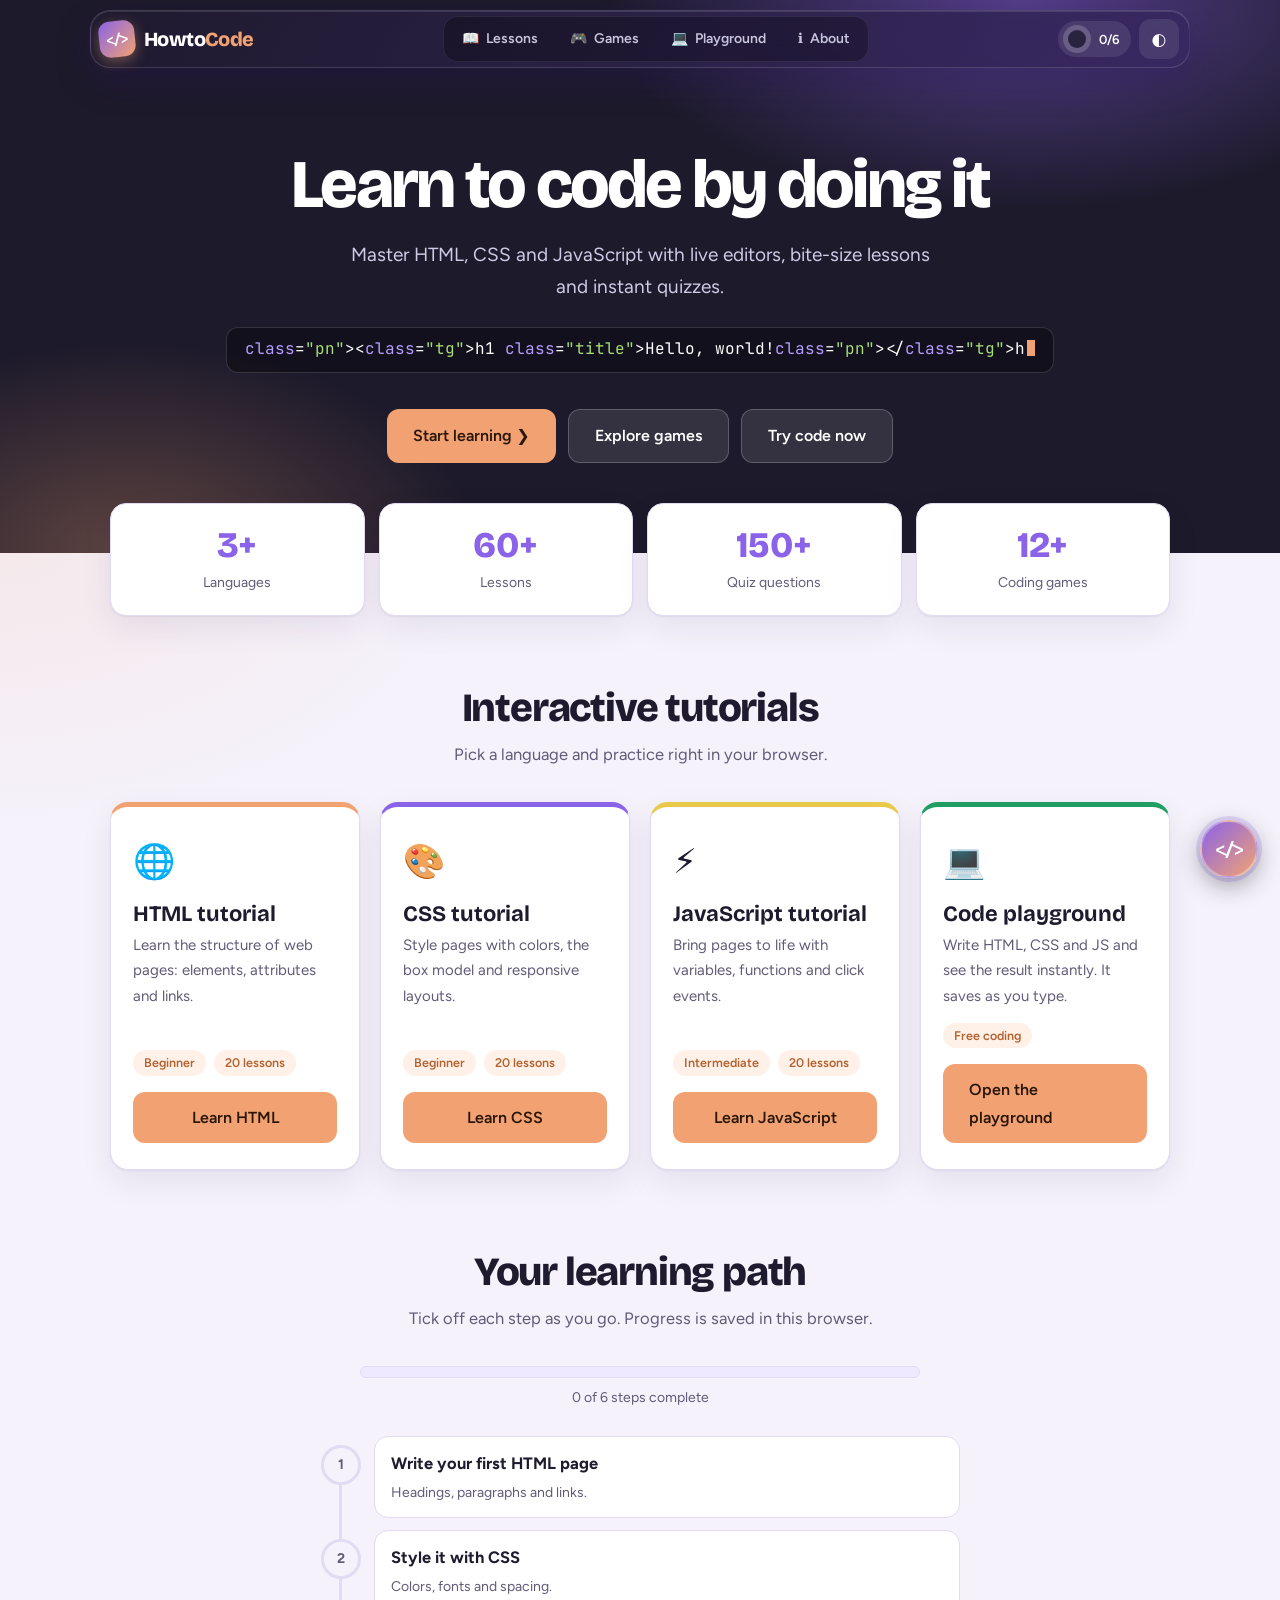
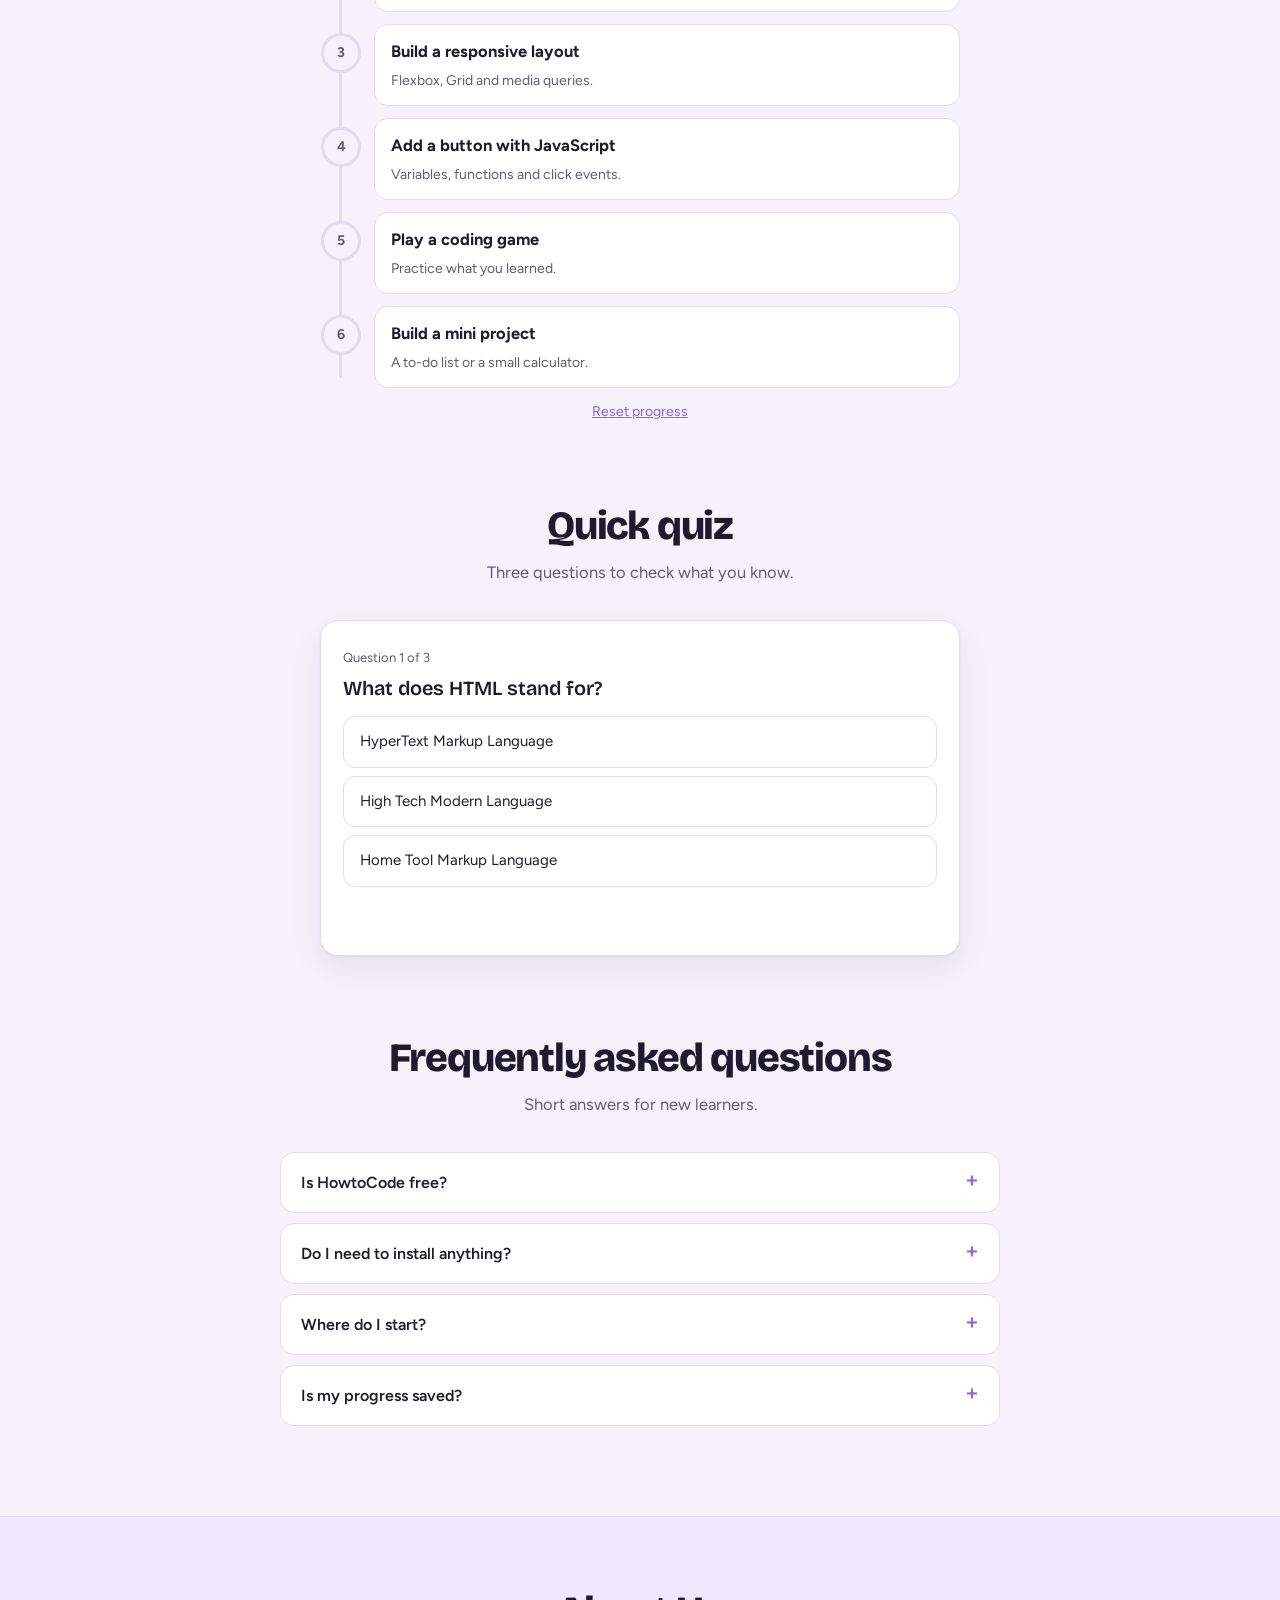
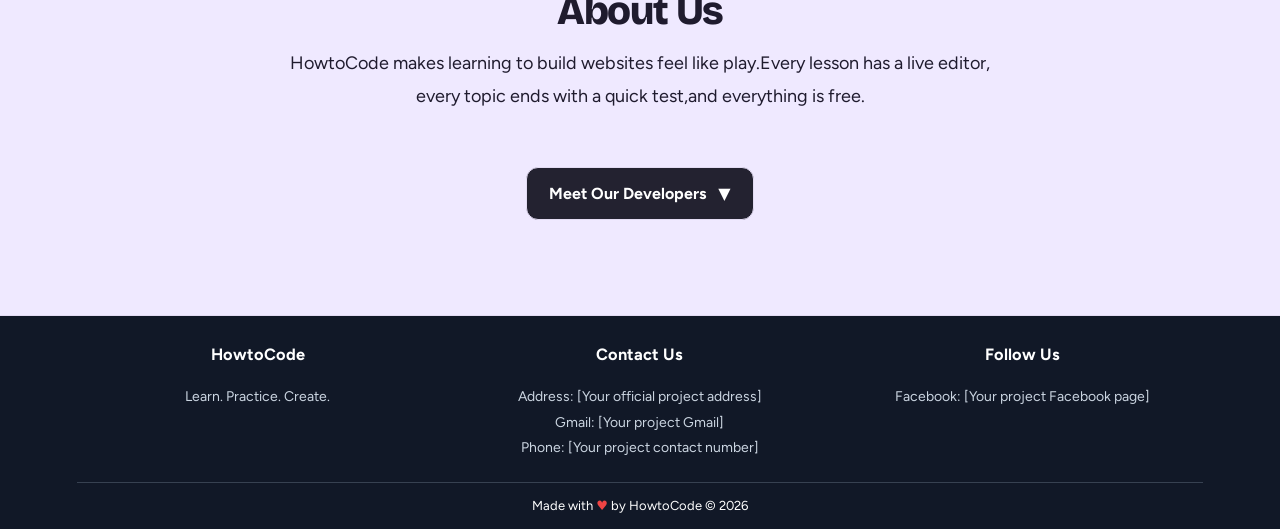
==== commit cacf065b: "Update index.html" ====
--- a/index.html
+++ b/index.html
@@ -163,9 +163,38 @@
     transform: rotate(180deg);
 }
 .site-footer {padding: 25px 6% 12px;background: #111827;color: white;}
-.footer-content {display: flex;justify-content: space-between;flex-wrap: wrap;gap: 18px;}
-.footer-content h3 {margin-bottom: 15px;}
-.footer-content p {margin: 6px 0;color: #cbd5e1;line-height: 1.4; font-size: 14px;}
+
+.footer-content {
+    display: grid;
+    grid-template-columns: repeat(3, 1fr);
+    align-items: start;
+    justify-items: center;
+    text-align: center;
+    gap: 20px;
+}
+
+.footer-content > div {
+    width: 100%;
+}
+
+.footer-content h3 {
+    margin: 0 0 18px;
+}
+
+.footer-content p {
+    margin: 6px 0;
+    color: #cbd5e1;
+    line-height: 1.4;
+    font-size: 14px;
+}
+
+@media (max-width: 600px) {
+    .footer-content {
+        grid-template-columns: 1fr;
+        gap: 25px;
+    }
+}
+
 .footer-bottom {text-align: center;border-top: 1px solid #374151;margin-top: 18px;padding-top: 12px; font-size: 13px;}
 .footer-bottom span {color: #ef4444;}
 
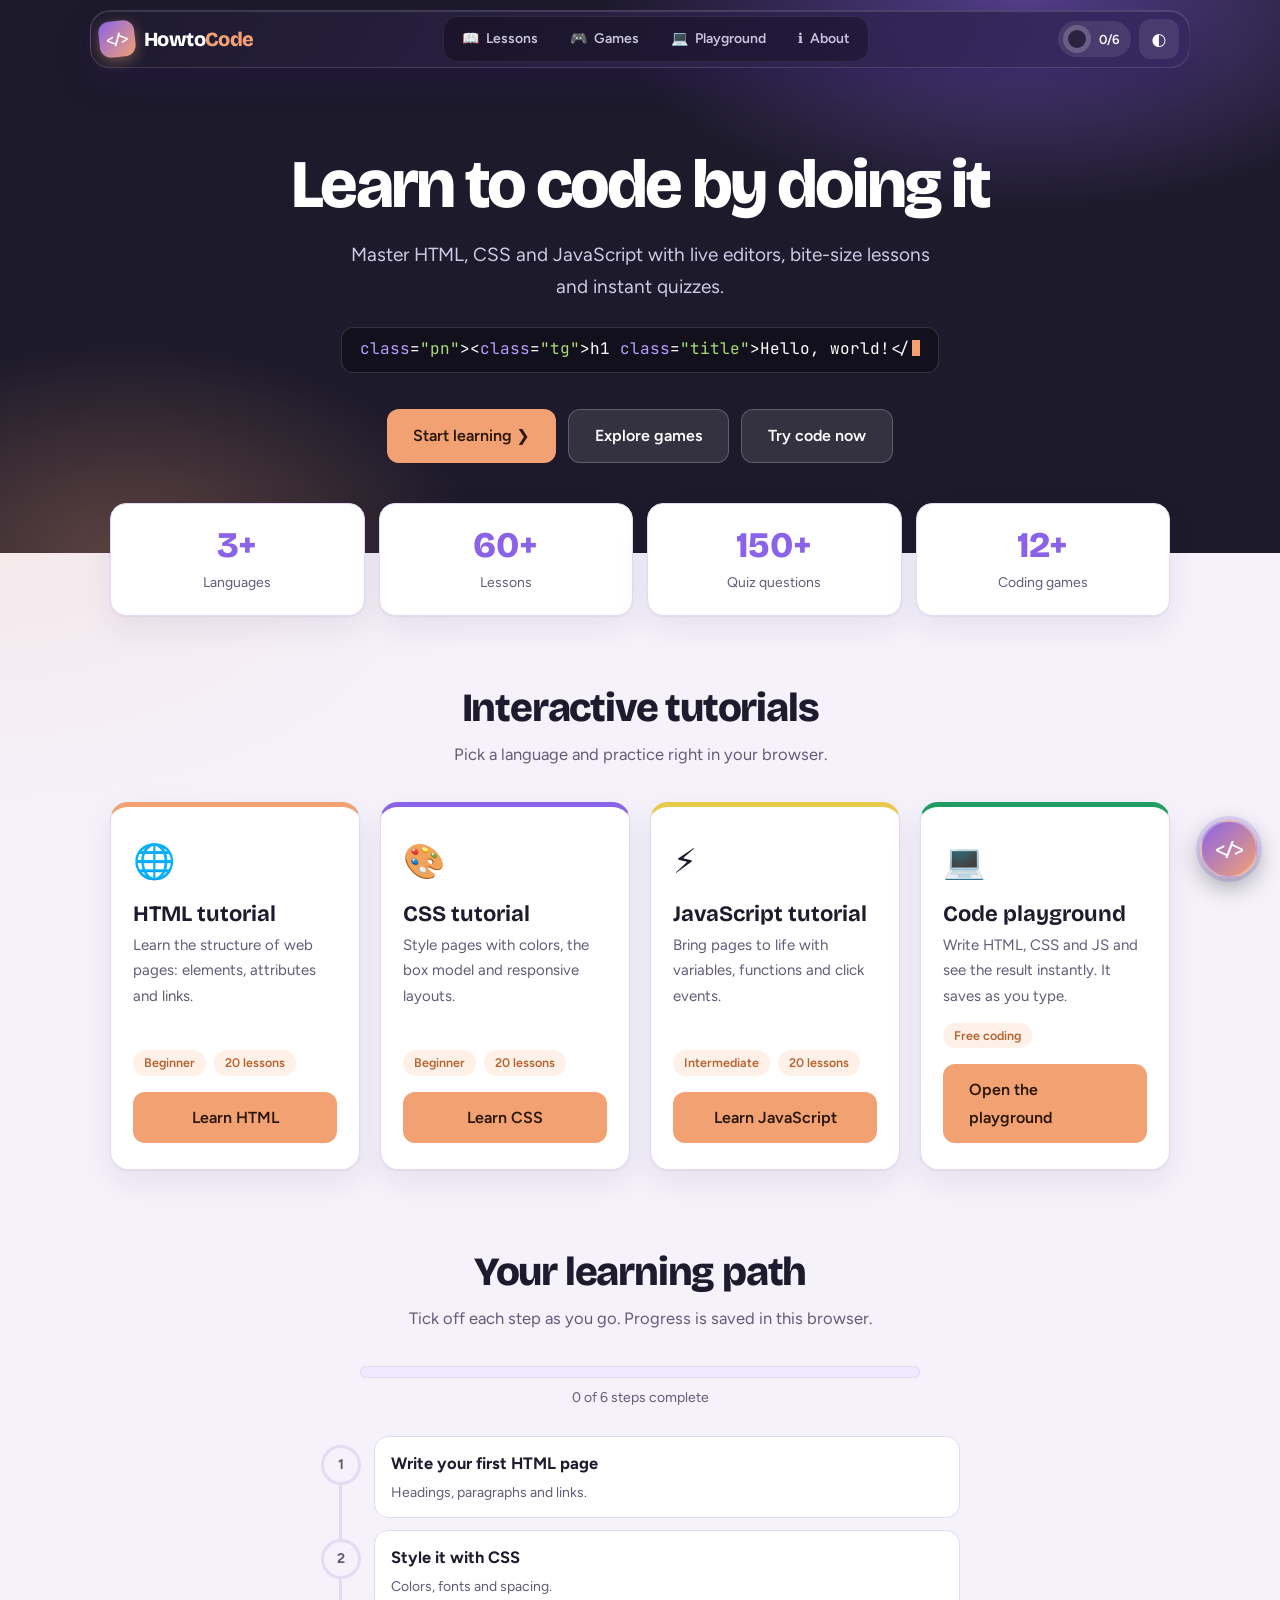
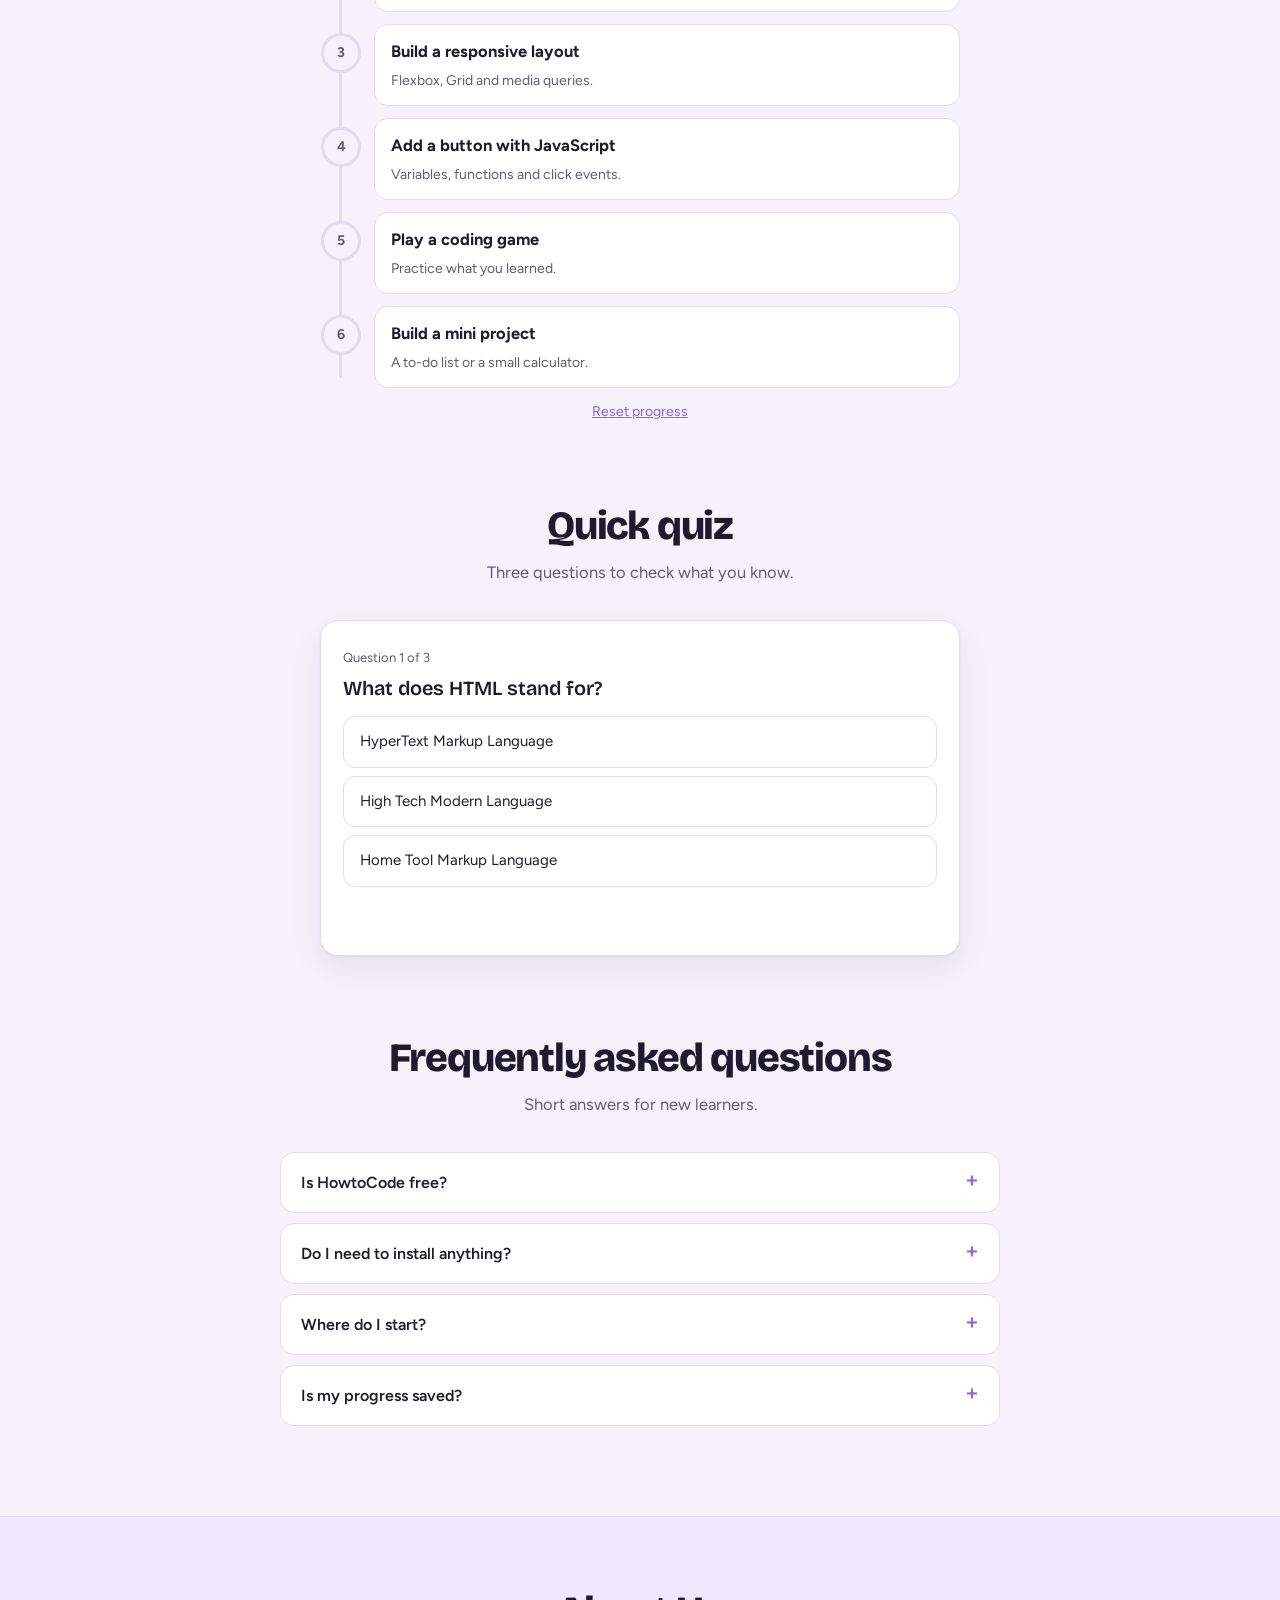
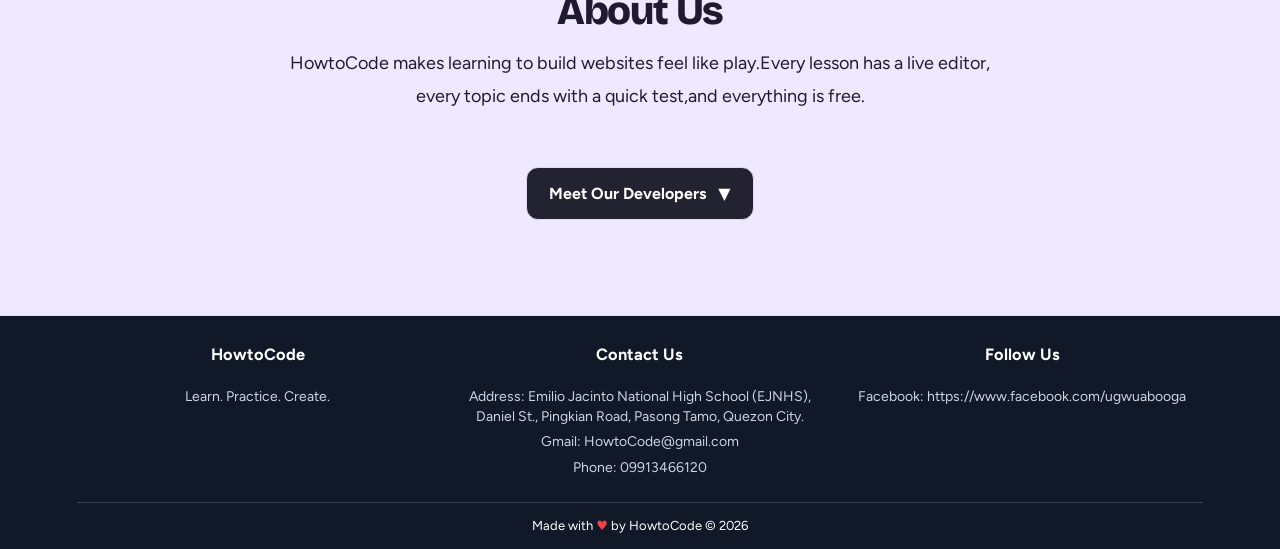
==== commit e74723ae: "Update index.html" ====
--- a/index.html
+++ b/index.html
@@ -93,208 +93,38 @@
 .fab:hover{transform:translateY(-3px) scale(1.05)}
 #up{position:fixed;right:30px;bottom:calc(92px + env(safe-area-inset-bottom,0px));width:42px;height:42px;border-radius:50%;border:1px solid var(--line);background:var(--panel);box-shadow:var(--sh);opacity:0;pointer-events:none;transition:opacity .25s;z-index:1000}
 #up.show{opacity:1;pointer-events:auto}
-
 .about {text-align: center;padding: 70px 20px;}.about p {max-width: 700px;margin: 0 auto 30px;line-height: 1.8;}
 .about h3 {margin: 35px 0 20px;}
-
-
-.team-members {
-    display: none;
-    width: 100%;
-    overflow: hidden;
-    margin-top: 25px;
-}
-
-.team-members.show {
-    display: block;
-}
-
-.team-track {
-    display: flex;
-    align-items: center;
-    width: max-content;
-    gap: 55px;
-    animation: developerTrain 20s linear infinite;
-}
-
-.team-track span {
-    white-space: nowrap;
-    font-size: 18px;
-    font-weight: 700;
-    color: var(--peach);
-}
-
-@keyframes developerTrain {
-    from {
-        transform: translateX(0);
-    }
-    to {
-        transform: translateX(-50%);
-    }
-}
-
-
-
-
-.developers-toggle {
-    margin: 25px 0;
-    padding: 12px 22px;
-    border: 1px solid var(--line);
-    border-radius: 12px;
-    background: var(--bar);
-    color: white;
-    font-size: 16px;
-    font-weight: 700;
-    cursor: pointer;
-    transition: background 0.3s;
-}
-
-.developers-toggle:hover {
-    background: var(--at);
-}
-
-#developersArrow {
-    display: inline-block;
-    margin-left: 8px;
-    transition: transform 0.2s;
-}
-
-#developersArrow.rotated {
-    transform: rotate(180deg);
-}
+.team-members {display: none;width: 100%;overflow: hidden;margin-top: 25px;}
+.team-members.show {display: block;}
+.team-track {display: flex;align-items: center;width: max-content;gap: 55px;animation: developerTrain 20s linear infinite;}
+.team-track span {white-space: nowrap;font-size: 18px;font-weight: 700;color: var(--peach);}
+@keyframes developerTrain {from {transform: translateX(0);}to {transform: translateX(-50%);}}
+.developers-toggle {margin: 25px 0;padding: 12px 22px;border: 1px solid var(--line); border-radius: 12px;background: var(--bar);color: white;font-size: 16px;font-weight: 700;cursor: pointer;transition: background 0.3s;}
+.developers-toggle:hover {background: var(--at);}
+#developersArrow {display: inline-block;margin-left: 8px;transition: transform 0.2s;}
+#developersArrow.rotated {transform: rotate(180deg);}
 .site-footer {padding: 25px 6% 12px;background: #111827;color: white;}
-
-.footer-content {
-    display: grid;
-    grid-template-columns: repeat(3, 1fr);
-    align-items: start;
-    justify-items: center;
-    text-align: center;
-    gap: 20px;
-}
-
-.footer-content > div {
-    width: 100%;
-}
-
-.footer-content h3 {
-    margin: 0 0 18px;
-}
-
-.footer-content p {
-    margin: 6px 0;
-    color: #cbd5e1;
-    line-height: 1.4;
-    font-size: 14px;
-}
-
-@media (max-width: 600px) {
-    .footer-content {
-        grid-template-columns: 1fr;
-        gap: 25px;
-    }
-}
-
+.footer-content {display: grid;grid-template-columns: repeat(3, 1fr);align-items: start;justify-items: center;text-align: center;gap: 20px;}
+.footer-content > div { width: 100%;}
+.footer-content h3 {margin: 0 0 18px;}
+.footer-content p {margin: 6px 0;color: #cbd5e1;line-height: 1.4;font-size: 14px;}
+@media (max-width: 600px) {.footer-content {grid-template-columns: 1fr;gap: 25px;}}
 .footer-bottom {text-align: center;border-top: 1px solid #374151;margin-top: 18px;padding-top: 12px; font-size: 13px;}
 .footer-bottom span {color: #ef4444;}
-
-
-
-/* RATING POPUP OVERLAY */
-.rating-overlay {
-    display: none;
-    position: fixed;
-    inset: 0;
-    z-index: 9999;
-    background: rgba(10, 8, 25, 0.78);
-    backdrop-filter: blur(5px);
-    justify-content: center;
-    align-items: center;
-    padding: 20px;
-}
-
-/* POPUP BOX */
-.rating-popup {
-    position: relative;
-    width: 100%;
-    max-width: 450px;
-    padding: 35px 25px;
-    text-align: center;
-    border-radius: 22px;
-    background: var(--bar);
-    color: white;
-    border: 1px solid var(--line);
-    box-shadow: 0 20px 60px rgba(0, 0, 0, 0.4);
-    animation: ratingAppear 0.3s ease;
-}
-
-.rating-popup h2 {
-    margin-bottom: 12px;
-}
-
-.rating-popup p {
-    margin: 12px 0;
-    color: #cbd5e1;
-}
-
-/* CLOSE BUTTON */
-.rating-close {
-    position: absolute;
-    top: 12px;
-    right: 16px;
-    border: none;
-    background: transparent;
-    color: white;
-    font-size: 28px;
-    cursor: pointer;
-}
-
-/* STARS */
-.star-rating {
-    display: flex;
-    justify-content: center;
-    gap: 8px;
-    margin: 22px 0;
-}
-
-.star-rating button {
-    border: none;
-    background: transparent;
-    color: #777;
-    font-size: 38px;
-    cursor: pointer;
-    transition: 0.2s;
-}
-
-.star-rating button.active {
-    color: #ffc857;
-}
-
-.star-rating button:hover {
-    transform: scale(1.2);
-}
-
-@keyframes ratingAppear {
-    from {
-        opacity: 0;
-        transform: translateY(15px) scale(0.95);
-    }
-    to {
-        opacity: 1;
-        transform: translateY(0) scale(1);
-    }
-}
-
+.rating-overlay {display: none;position: fixed;inset: 0;z-index: 9999;background: rgba(10, 8, 25, 0.78);backdrop-filter: blur(5px);justify-content: center;align-items: center;padding: 20px;}
+.rating-popup {position: relative;width: 100%;max-width: 450px;padding: 35px 25px;text-align: center;border-radius: 22px;background: var(--bar);color: white;border: 1px solid var(--line);box-shadow: 0 20px 60px rgba(0, 0, 0, 0.4);animation: ratingAppear 0.3s ease;}
+.rating-popup h2 {margin-bottom: 12px;}
+.rating-popup p {margin: 12px 0;color: #cbd5e1;}
+.rating-close {position: absolute;top: 12px;right: 16px;border: none;background: transparent;color: white;font-size: 28px;cursor: pointer;}
+.star-rating {display: flex;justify-content: center;gap: 8px;margin: 22px 0;}
+.star-rating button {border: none;background: transparent;color: #777;font-size: 38px;cursor: pointer;transition: 0.2s;}
+.star-rating button.active {color: #ffc857;}
+.star-rating button:hover {transform: scale(1.2);}
+@keyframes ratingAppear {from {opacity: 0;transform: translateY(15px) scale(0.95);}to {opacity: 1;transform: translateY(0) scale(1);}}
 @media (max-width: 480px) {
-    .rating-popup {
-        padding: 30px 18px;
-    }
-
-    .star-rating button {
-        font-size: 32px;
-    }
-}
-
+.rating-popup {padding: 30px 18px;}
+.star-rating button {font-size: 32px;}}
 @media(max-width:820px){header{padding:8px}.nb{height:54px}.chip{display:none}.tabs a{padding:0 10px;font-size:13px}.tabs b{display:none}#pg{top:calc(70px + env(safe-area-inset-top,0px))}.hero{padding-top:130px}.fab{width:52px;height:52px;right:16px}#up{right:22px;bottom:calc(84px + env(safe-area-inset-bottom,0px))}.tl{padding-left:46px}.tl .nd{left:-46px;width:34px;height:34px}.tl::before{left:15px}}
 @media(max-width:520px){.wm{display:none}}
 @media(prefers-reduced-motion:reduce){html{scroll-behavior:auto}*{transition:none!important}.typed .cur{animation:none}}
@@ -330,59 +160,21 @@
 <section class="sec" id="faq"><h2>Frequently asked questions</h2><p class="sub">Short answers for new learners.</p><div class="faq" id="fq"></div></section>
 <section class="about" id="about"><h2 style="font:800 clamp(28px,5vw,40px) var(--display);letter-spacing:-.03em;margin-bottom:12px">About Us</h2>
 <p>HowtoCode makes learning to build websites feel like play.Every lesson has a live editor, every topic ends with a quick test,and everything is free.</p>
-<button class="developers-toggle" id="developersToggle" type="button">
-    Meet Our Developers <span id="developersArrow">▼</span>
-</button>
-
-
-
-<div class="team-members" id="teamMembers">
-    <div class="team-track">
-        <span>•Cornelio Sebastian Lozano•</span>
-        <span>•Euneko Nathan Tibudan•</span>
-        <span>•Anne Bayadas•</span>
-
-        <!-- Repeated names for seamless animation -->
-        <span>•Cornelio Sebastian Lozano•</span>
-        <span>•Euneko Nathan Tibudan•</span>
-        <span>•Anne Bayadas•</span>
-    </div>
-</div>
-
-
-</section>
-
-
-<div class="rating-overlay" id="ratingOverlay">
-    <div class="rating-popup" role="dialog" aria-modal="true" aria-labelledby="ratingTitle">
-
-        <button class="rating-close" id="closeRating" type="button" aria-label="Close rating popup">
-            &times;
-        </button>
-
-        <h2 id="ratingTitle">Rate HowtoCode</h2>
-
-        <p>How was your learning experience?</p>
-
-        <div class="star-rating">
-            <button type="button" data-rating="1" aria-label="1 star">★</button>
-            <button type="button" data-rating="2" aria-label="2 stars">★</button>
-            <button type="button" data-rating="3" aria-label="3 stars">★</button>
-            <button type="button" data-rating="4" aria-label="4 stars">★</button>
-            <button type="button" data-rating="5" aria-label="5 stars">★</button>
-        </div>
-
-        <p id="rating-message">Select your rating from 1 to 5 stars.</p>
-
-    </div>
-</div>
-    
+<button class="developers-toggle" id="developersToggle" type="button">Meet Our Developers <span id="developersArrow">▼</span></button>
+<div class="team-members" id="teamMembers"><div class="team-track"><span>•Cornelio Sebastian Lozano•</span><span>•Euneko Nathan Tibudan•</span><span>•Anne Bayadas•</span>
+<span>•Cornelio Sebastian Lozano•</span><span>•Euneko Nathan Tibudan•</span><span>•Anne Bayadas•</span></div></div>
+</section><div class="rating-overlay" id="ratingOverlay"><div class="rating-popup" role="dialog" aria-modal="true" aria-labelledby="ratingTitle">
+<button class="rating-close" id="closeRating" type="button" aria-label="Close rating popup">&times;</button>
+<h2 id="ratingTitle">Rate HowtoCode</h2><p>How was your learning experience?</p><div class="star-rating">
+<button type="button" data-rating="1" aria-label="1 star">★</button><button type="button" data-rating="2" aria-label="2 stars">★</button>
+<button type="button" data-rating="3" aria-label="3 stars">★</button><button type="button" data-rating="4" aria-label="4 stars">★</button><button type="button" data-rating="5" aria-label="5 stars">★</button></div>
+<p id="rating-message">Select your rating from 1 to 5 stars.</p></div></div>   
 <footer class="site-footer">
 <div class="footer-content">
 <div><h3>HowtoCode</h3><p>Learn. Practice. Create.</p></div>
-<div><h3>Contact Us</h3><p>Address: [Your official project address]</p>
-<p>Gmail: [Your project Gmail]</p><p>Phone: [Your project contact number]</p></div>
-<div><h3>Follow Us</h3><p>Facebook: [Your project Facebook page]</p></div></div>
+<div><h3>Contact Us</h3><p>Address: Emilio Jacinto National High School (EJNHS), Daniel St., Pingkian Road, Pasong Tamo, Quezon City.</p>
+<p>Gmail: HowtoCode@gmail.com</p><p>Phone: 09913466120</p></div>
+<div><h3>Follow Us</h3><p>Facebook: https://www.facebook.com/ugwuabooga</p></div></div>
 <div class="footer-bottom"><p>Made with <span>&#9829;</span> by HowtoCode &copy; 2026</p></div></footer>
 <button type="button" id="up" aria-label="Back to top">&#8593;</button>
 <a class="fab" href="playground.html" target="_blank" rel="noopener" title="Open code playground" aria-label="Open code playground">&lt;/&gt;</a>
@@ -390,20 +182,16 @@
 const $=s=>document.querySelector(s),PP="htc-path";
 const store=(k,v)=>{try{localStorage.setItem(k,v)}catch(e){}};
 const load=k=>{try{return localStorage.getItem(k)}catch(e){return null}};
-/* typed line */
 const lines=['<h1 class="title">Hello, world!</h1>','<p style="color:tomato">Style me</p>','<a href="https://example.com">Click here</a>'];
 const hl=s=>s.replace(/&/g,"&amp;").replace(/</g,"&lt;").replace(/(&lt;\/?)([a-z0-9]+)/g,'<span class="pn">$1</span><span class="tg">$2</span>').replace(/([\w-]+)=("[^"]*")/g,'<span class="at">$1</span>=<span class="sr">$2</span>');
 if(matchMedia("(prefers-reduced-motion:reduce)").matches)$("#ty").innerHTML=hl(lines[0]);
 else{let li=0,ci=0,del=0;(function t(){const s=lines[li];ci+=del?-1:1;$("#ty").innerHTML=hl(s.slice(0,ci));let w=del?25:55;
 if(!del&&ci===s.length){del=1;w=1500}else if(del&&ci===0){del=0;li=(li+1)%lines.length;w=400}setTimeout(t,w)})()}
-/* counters */
 const io=new IntersectionObserver(es=>es.forEach(e=>{if(!e.isIntersecting)return;io.unobserve(e.target);const el=e.target,n=+el.dataset.n,t0=performance.now();
 (function f(t){const p=Math.min((t-t0)/1100,1);el.textContent=Math.round(n*(1-Math.pow(1-p,3)))+(p>=1?"+":"");if(p<1)requestAnimationFrame(f)})(t0)}),{threshold:.6});
 document.querySelectorAll("[data-n]").forEach(e=>io.observe(e));
-/* scroll */
 addEventListener("scroll",()=>{const h=document.documentElement,p=scrollY/(h.scrollHeight-innerHeight||1);$("#pg").style.width=p*100+"%";$("#up").classList.toggle("show",scrollY>500)},{passive:true});
 $("#up").onclick=()=>scrollTo({top:0,behavior:"smooth"});
-/* path */
 const S=[["Write your first HTML page","Headings, paragraphs and links."],["Style it with CSS","Colors, fonts and spacing."],["Build a responsive layout","Flexbox, Grid and media queries."],["Add a button with JavaScript","Variables, functions and click events."],["Play a coding game","Practice what you learned."],["Build a mini project","A to-do list or a small calculator."]];
 let dn=[];try{dn=JSON.parse(load(PP)||"[]")}catch(e){}
 function path(){$("#tl").innerHTML=S.map((s,i)=>`<li data-i="${i}" class="${dn[i]?"d":""}"><span class="nd">${dn[i]?"&#10003;":i+1}</span><b>${s[0]}</b><span>${s[1]}</span></li>`).join("");
@@ -411,7 +199,6 @@
 $("#ch").style.setProperty("--p",n/S.length*100);$("#chn").textContent=n+"/"+S.length}
 $("#tl").onclick=e=>{const li=e.target.closest("li");if(!li)return;dn[+li.dataset.i]=!dn[+li.dataset.i];store(PP,JSON.stringify(dn));path()};
 $("#rs").onclick=()=>{dn=[];store(PP,"[]");path()};path();
-/* quiz */
 const Q=[["What does HTML stand for?",["HyperText Markup Language","High Tech Modern Language","Home Tool Markup Language"],0,"HTML is the markup language that structures web pages."],["Which language styles a web page?",["HTML","CSS","SQL"],1,"CSS controls colors, fonts and layout."],["Which tag creates a link?",["<link>","<a>","<href>"],1,"The <a> tag makes a link, and href holds its address."]];
 let qi=0,sc=0;
 function quiz(){const b=$("#qb");
@@ -420,87 +207,26 @@
 b.querySelectorAll(".opt").forEach(o=>o.onclick=()=>{const k=+o.dataset.i;b.querySelectorAll(".opt").forEach((x,i)=>{x.disabled=true;if(i===q[2])x.classList.add("right")});if(k===q[2])sc++;else o.classList.add("wrong");$("#wy").textContent=q[3];$("#qn").style.display="inline-flex"});
 $("#qn").onclick=()=>{qi++;quiz()}}
 quiz();
-/* faq */
 const F=[["Is HowtoCode free?","Yes. Every lesson, quiz and game is free to use."],["Do I need to install anything?","No. Everything runs in your browser, including the code playground."],["Where do I start?","Begin with the HTML tutorial, then move on to CSS and JavaScript."],["Is my progress saved?","Yes. Your path and playground code are saved in this browser."]];
 $("#fq").innerHTML=F.map(f=>`<div class="fi"><button type="button" class="fq" aria-expanded="false">${f[0]}</button><div class="fa"><p>${f[1]}</p></div></div>`).join("");
 $("#fq").onclick=e=>{const q=e.target.closest(".fq");if(!q)return;const it=q.parentNode,o=it.classList.toggle("open"),a=it.querySelector(".fa");q.setAttribute("aria-expanded",o);a.style.maxHeight=o?a.scrollHeight+"px":0};
-/* theme */
 $("#th").onclick=()=>{const r=document.documentElement;r.dataset.theme=getComputedStyle(r).colorScheme==="dark"?"light":"dark"};
-
-
-
-/* =================================
-   HOWTOCODE RATING POPUP
-================================= */
-
 const ratingOverlay = document.getElementById("ratingOverlay");
 const closeRating = document.getElementById("closeRating");
 const ratingMessage = document.getElementById("rating-message");
 const ratingStars = document.querySelectorAll(".star-rating button");
-
-let ratingTimer;
-let selectedRating = 0;
-let hasRated = false;
-
-function showRatingPopup() {
-    if (hasRated) return;
-    ratingOverlay.style.display = "flex";
-}
-
-function startRatingTimer() {
-    if (hasRated) return;
-
-    clearTimeout(ratingTimer);
-
-    ratingTimer = setTimeout(() => {
-        showRatingPopup();
-    }, 3 * 60 * 1000);
-}
-
-function hideRatingPopup() {
-    ratingOverlay.style.display = "none";
-    startRatingTimer();
-}
-
-// Initial 3-minute timer
-startRatingTimer();
-
-// Close button: show again after 3 minutes
-closeRating.addEventListener("click", hideRatingPopup);
-
-// Star selection
-ratingStars.forEach((star) => {
-    star.addEventListener("click", () => {
-        selectedRating = Number(star.dataset.rating);
-        hasRated = true;
-
-        ratingStars.forEach((item) => {
-            const value = Number(item.dataset.rating);
-            item.classList.toggle("active", value <= selectedRating);
-        });
-
-        ratingMessage.textContent =
-            `Thank you for rating HowtoCode ${selectedRating}/5 stars!`;
-
-        clearTimeout(ratingTimer);
-
-        setTimeout(() => {
-            ratingOverlay.style.display = "none";
-        }, 2000);
-    });
-});
-
-/* MEET OUR DEVELOPERS TOGGLE */
-
+let ratingTimer;let selectedRating = 0;let hasRated = false;function showRatingPopup() {
+if (hasRated) return;ratingOverlay.style.display = "flex";}function startRatingTimer() {
+if (hasRated) return;clearTimeout(ratingTimer);ratingTimer = setTimeout(() => {showRatingPopup();}, 3 * 60 * 1000);}
+function hideRatingPopup() {ratingOverlay.style.display = "none";startRatingTimer();}startRatingTimer();closeRating.addEventListener("click", hideRatingPopup);
+ratingStars.forEach((star) => {star.addEventListener("click", () => {selectedRating = Number(star.dataset.rating);hasRated = true;
+ratingStars.forEach((item) => {const value = Number(item.dataset.rating);item.classList.toggle("active", value <= selectedRating);});
+ratingMessage.textContent =`Thank you for rating HowtoCode ${selectedRating}/5 stars!`;clearTimeout(ratingTimer);setTimeout(() => {
+ratingOverlay.style.display = "none";}, 2000);});});
 const developersToggle = document.getElementById("developersToggle");
 const teamMembers = document.getElementById("teamMembers");
 const developersArrow = document.getElementById("developersArrow");
-
-developersToggle.addEventListener("click", () => {
-    teamMembers.classList.toggle("show");
-    developersArrow.classList.toggle("rotated");
-}); 
-    
+developersToggle.addEventListener("click", () => {teamMembers.classList.toggle("show");developersArrow.classList.toggle("rotated");});     
 </script>
 </body>
 </html>
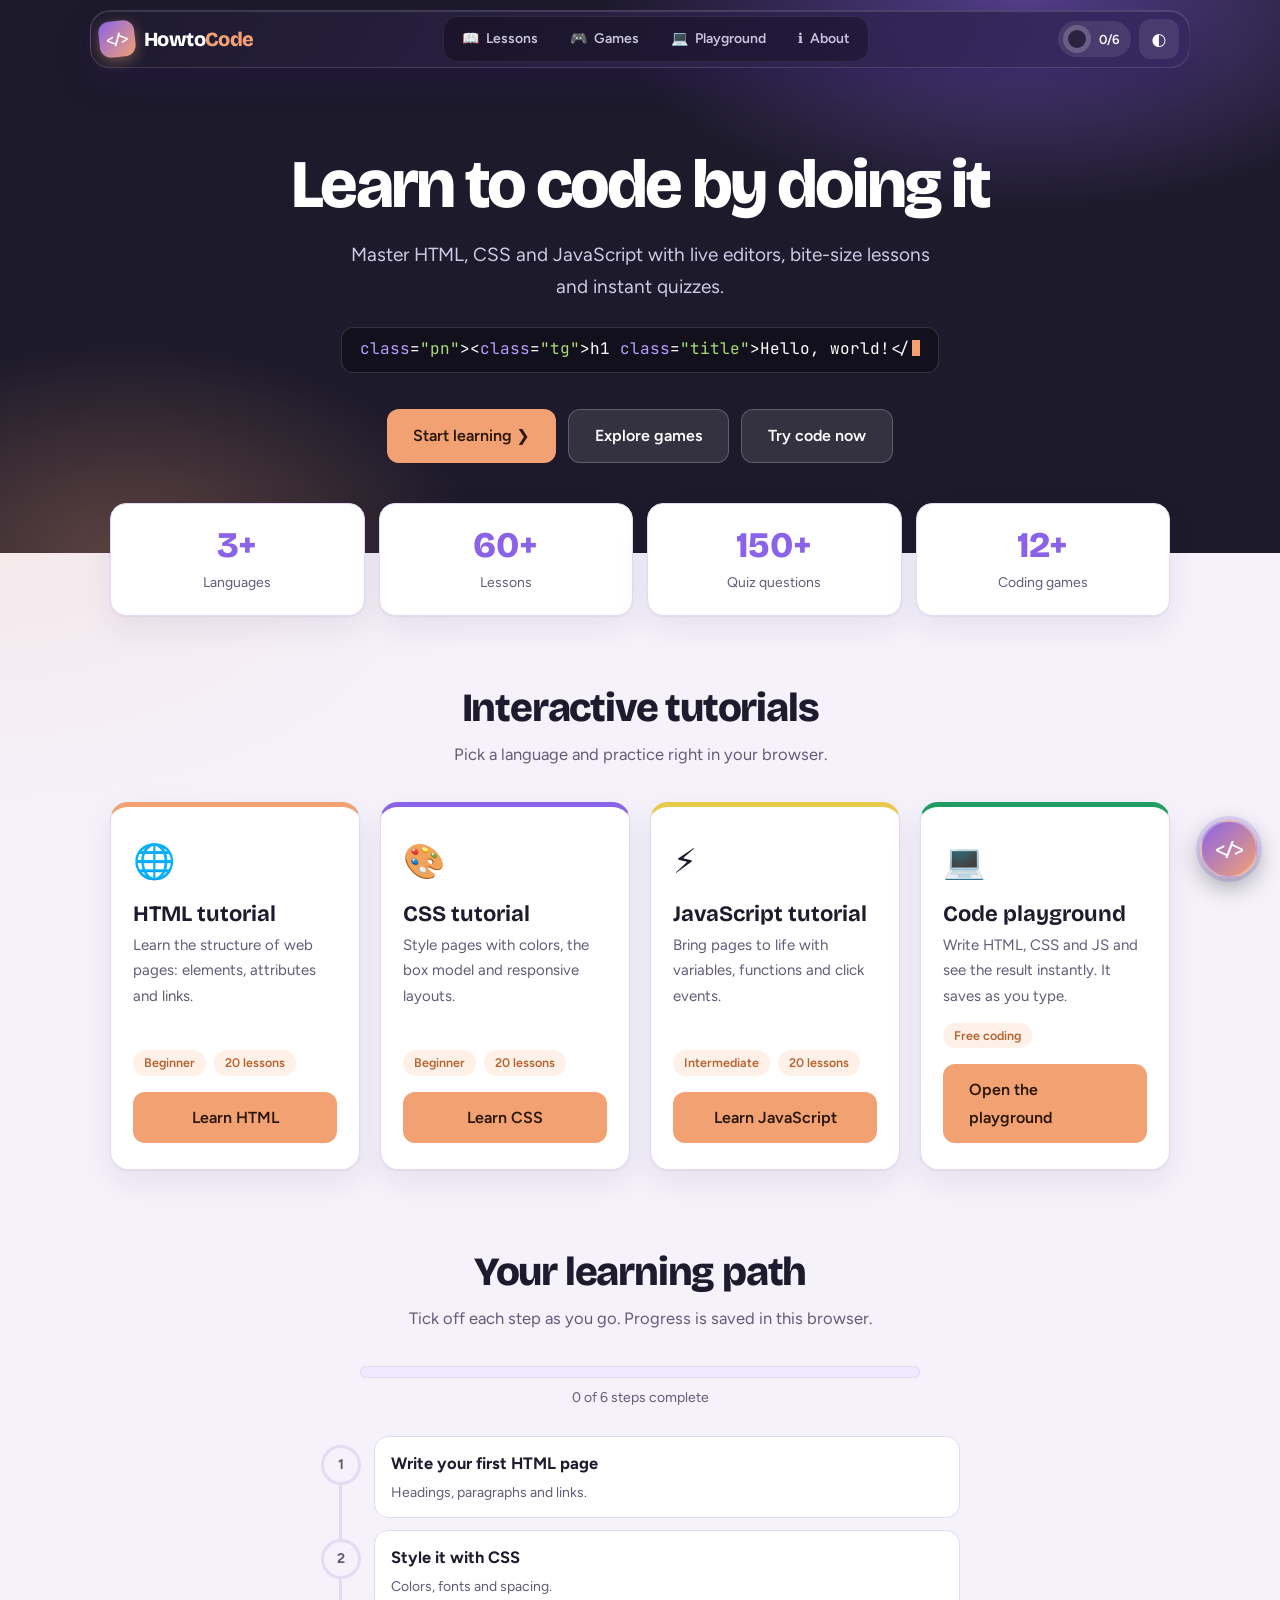
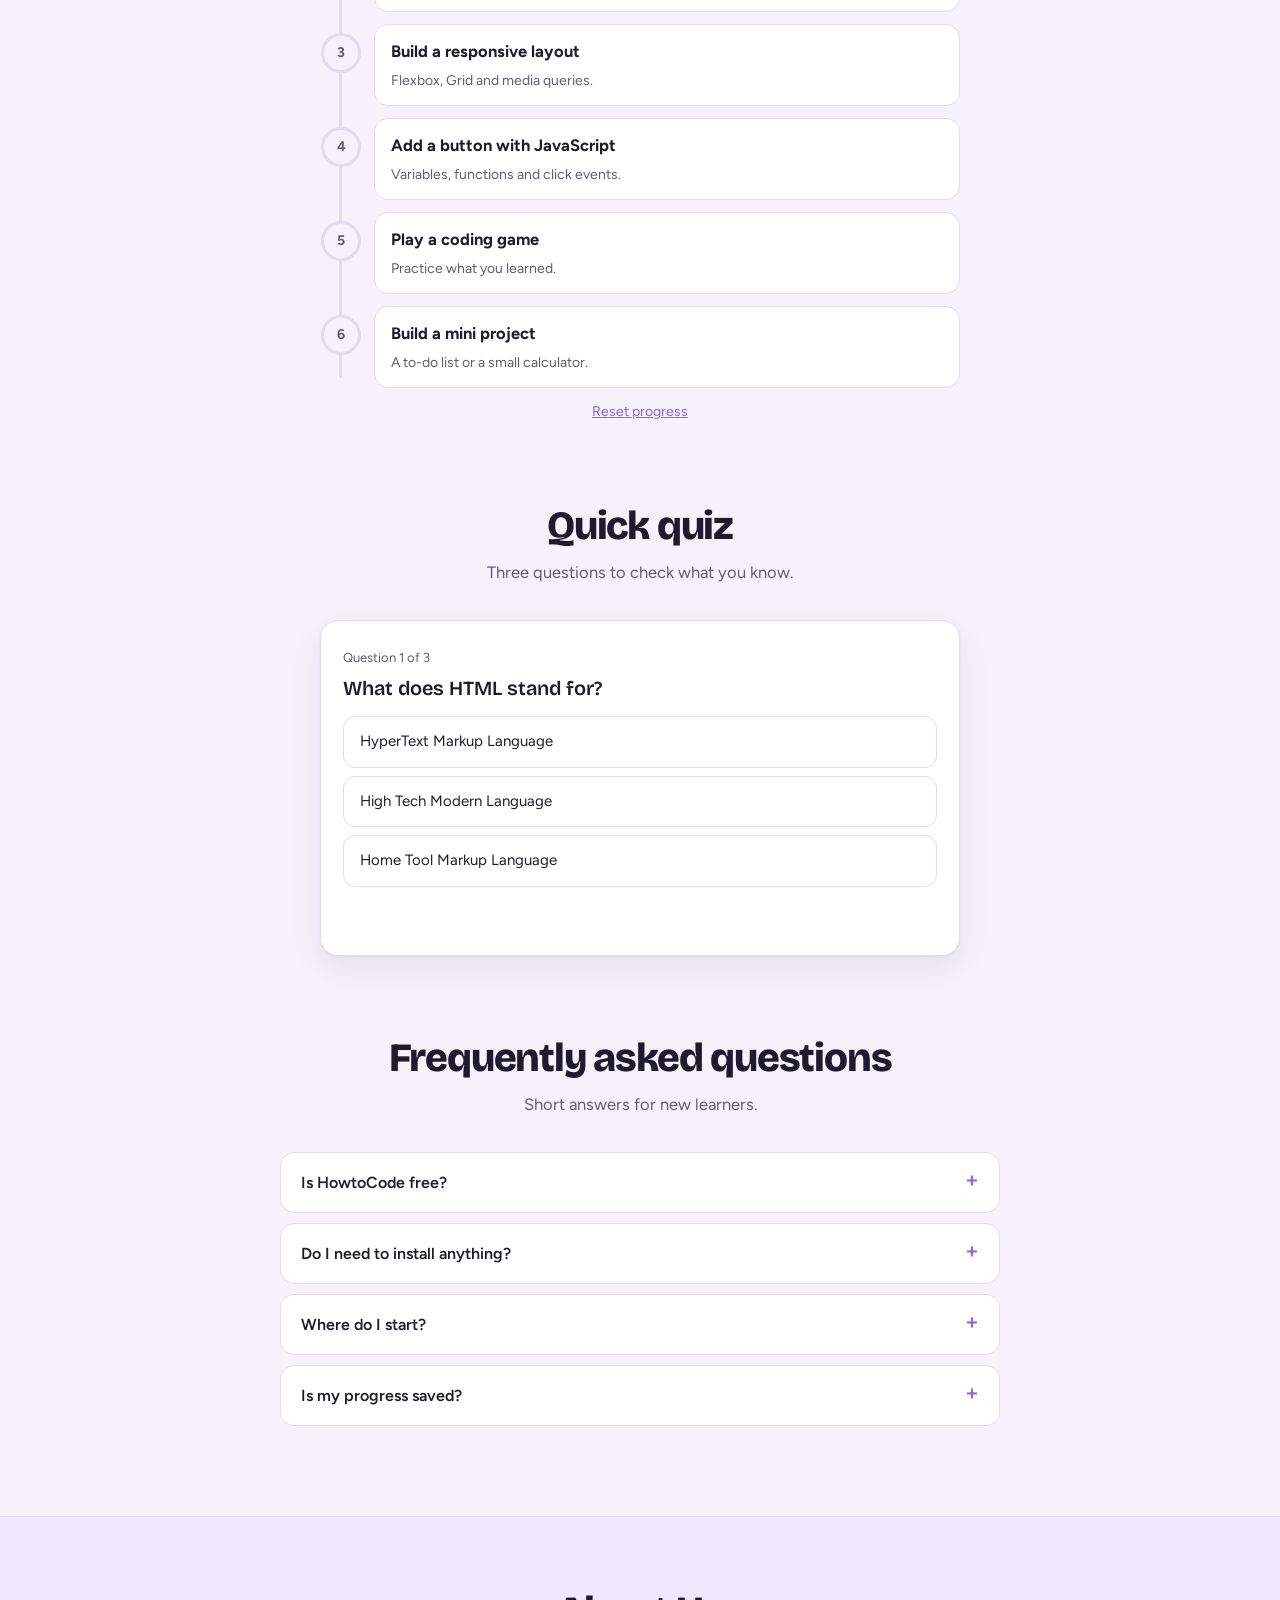
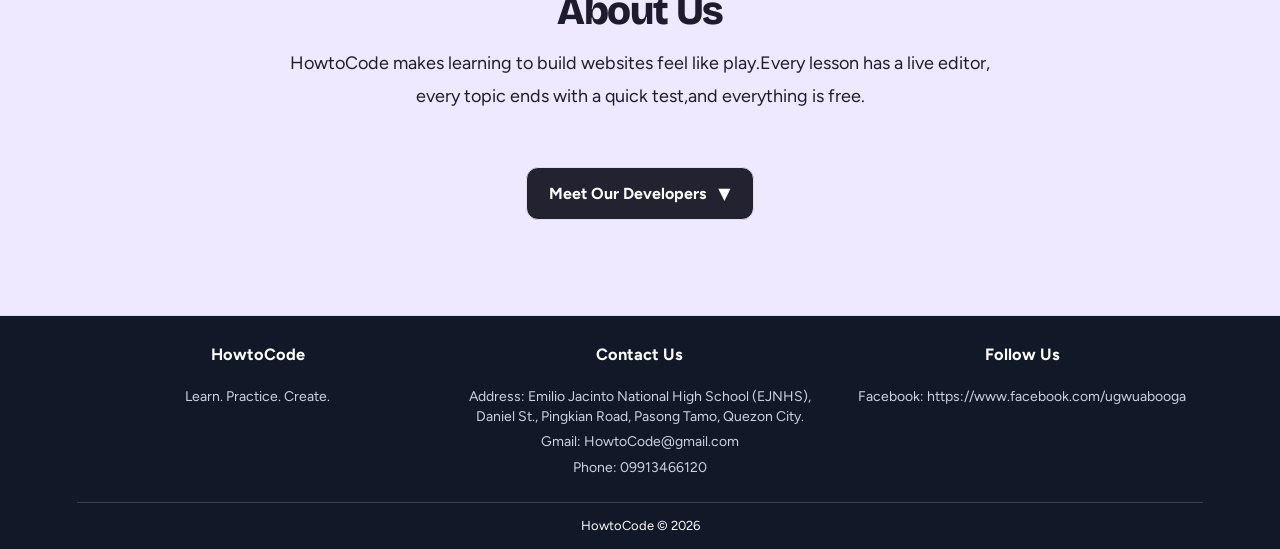
==== commit f4b0c026: "Update footer content in index.html Removed heart symbol and updated footer text." ====
--- a/index.html
+++ b/index.html
@@ -175,7 +175,7 @@
 <div><h3>Contact Us</h3><p>Address: Emilio Jacinto National High School (EJNHS), Daniel St., Pingkian Road, Pasong Tamo, Quezon City.</p>
 <p>Gmail: HowtoCode@gmail.com</p><p>Phone: 09913466120</p></div>
 <div><h3>Follow Us</h3><p>Facebook: https://www.facebook.com/ugwuabooga</p></div></div>
-<div class="footer-bottom"><p>Made with <span>&#9829;</span> by HowtoCode &copy; 2026</p></div></footer>
+<div class="footer-bottom"><p>HowtoCode &copy; 2026</p></div></footer>
 <button type="button" id="up" aria-label="Back to top">&#8593;</button>
 <a class="fab" href="playground.html" target="_blank" rel="noopener" title="Open code playground" aria-label="Open code playground">&lt;/&gt;</a>
 <script>
